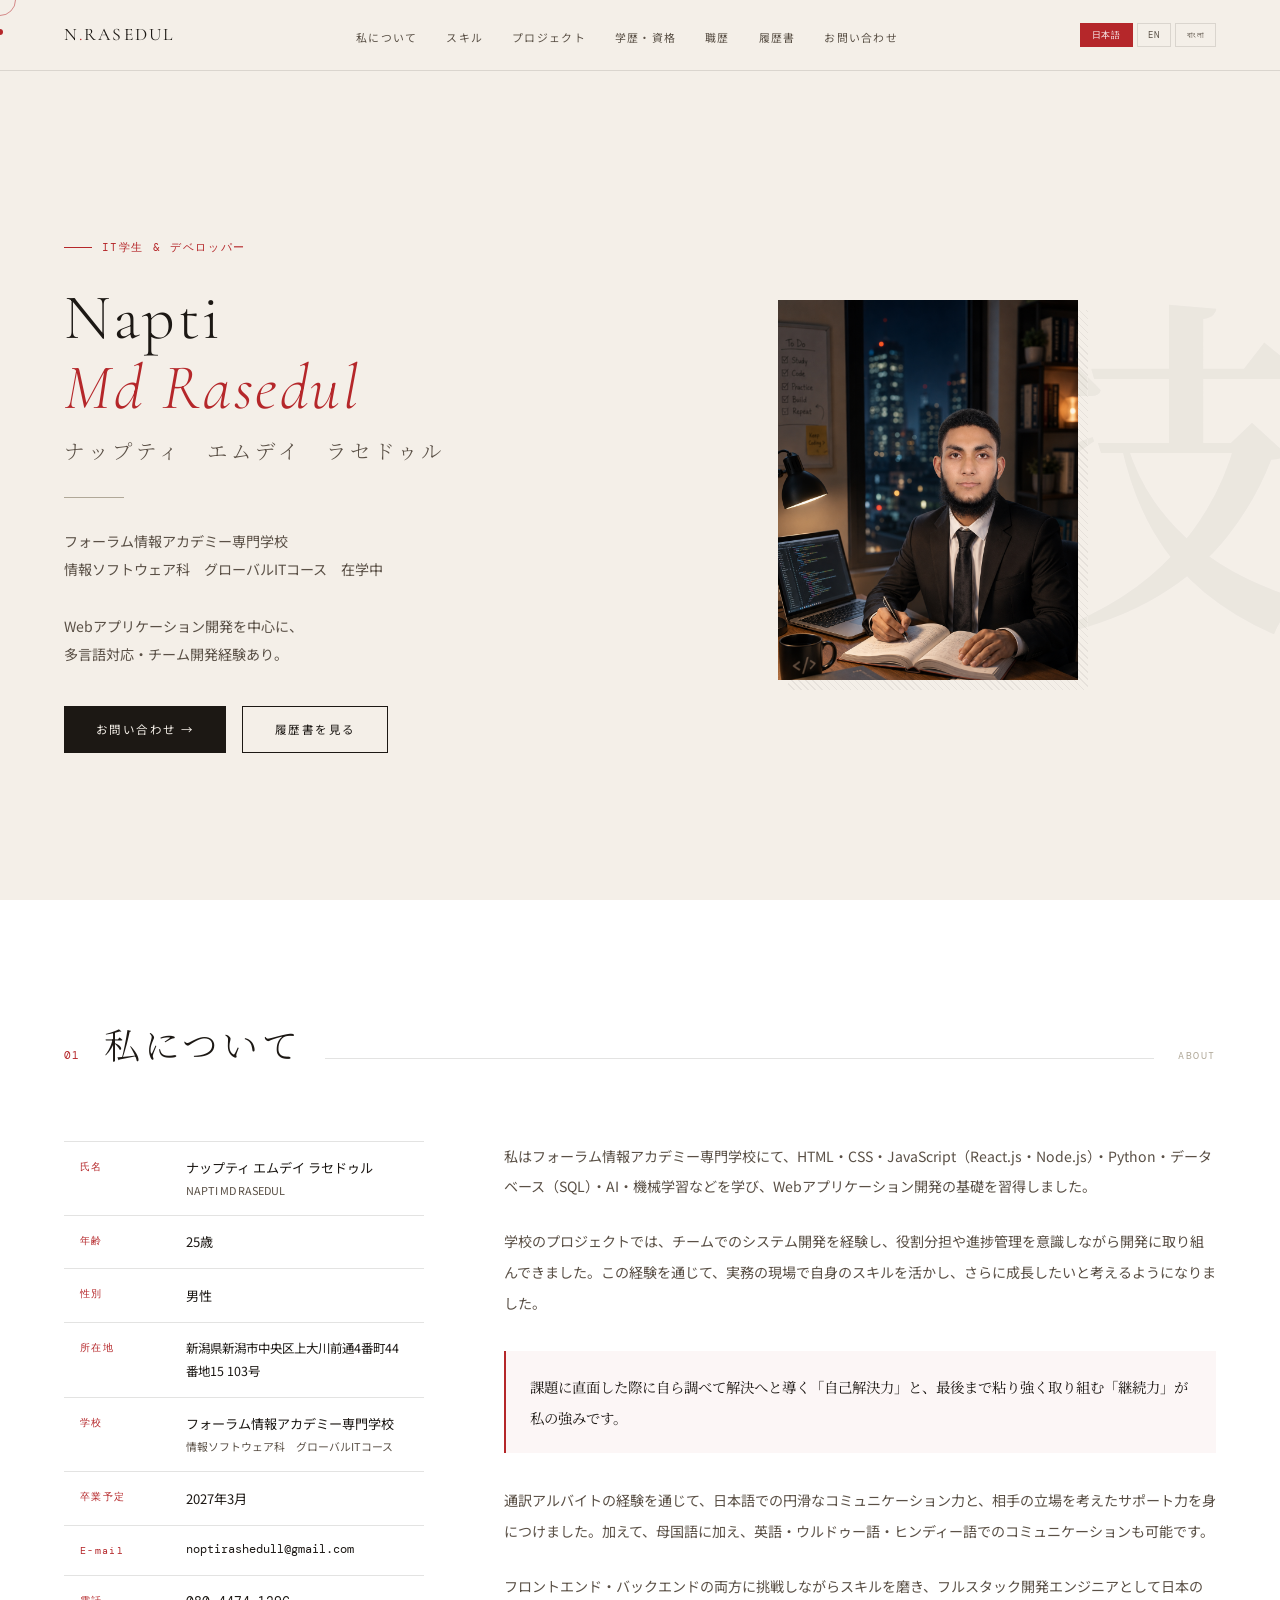
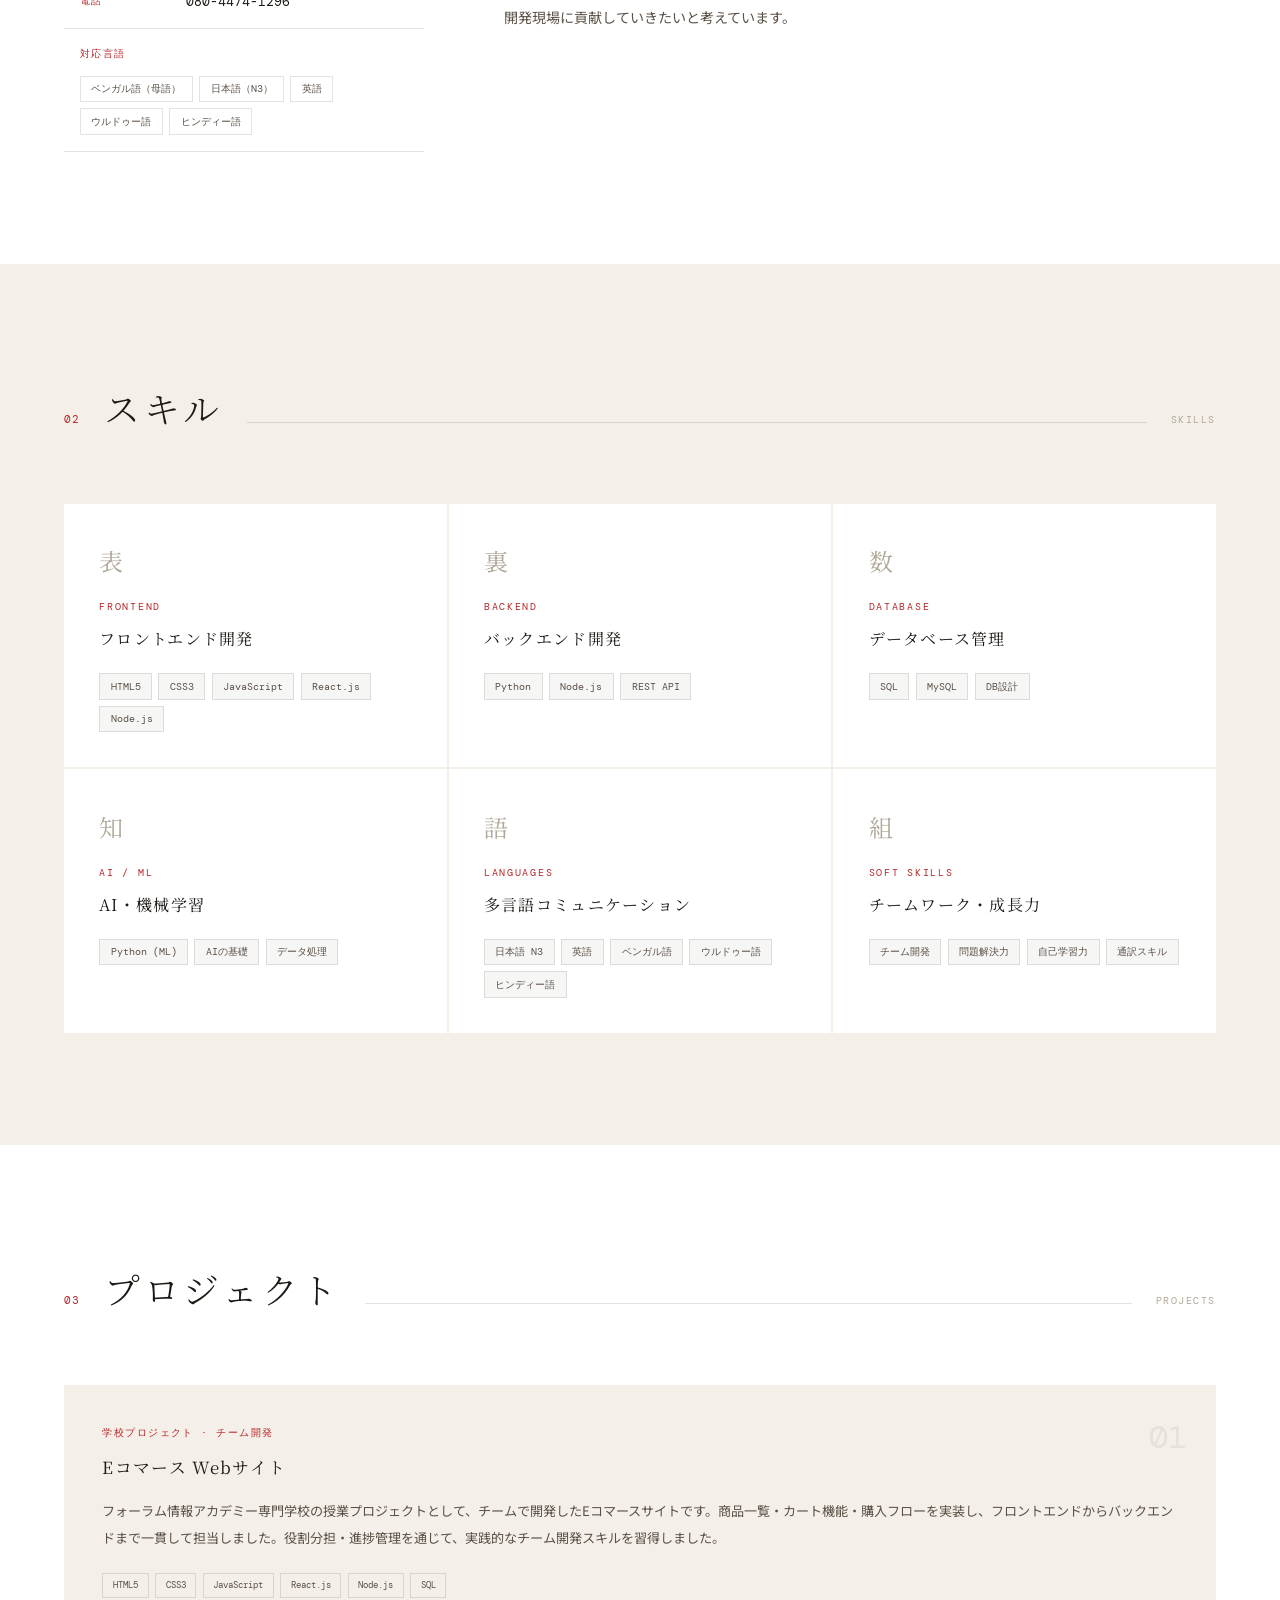
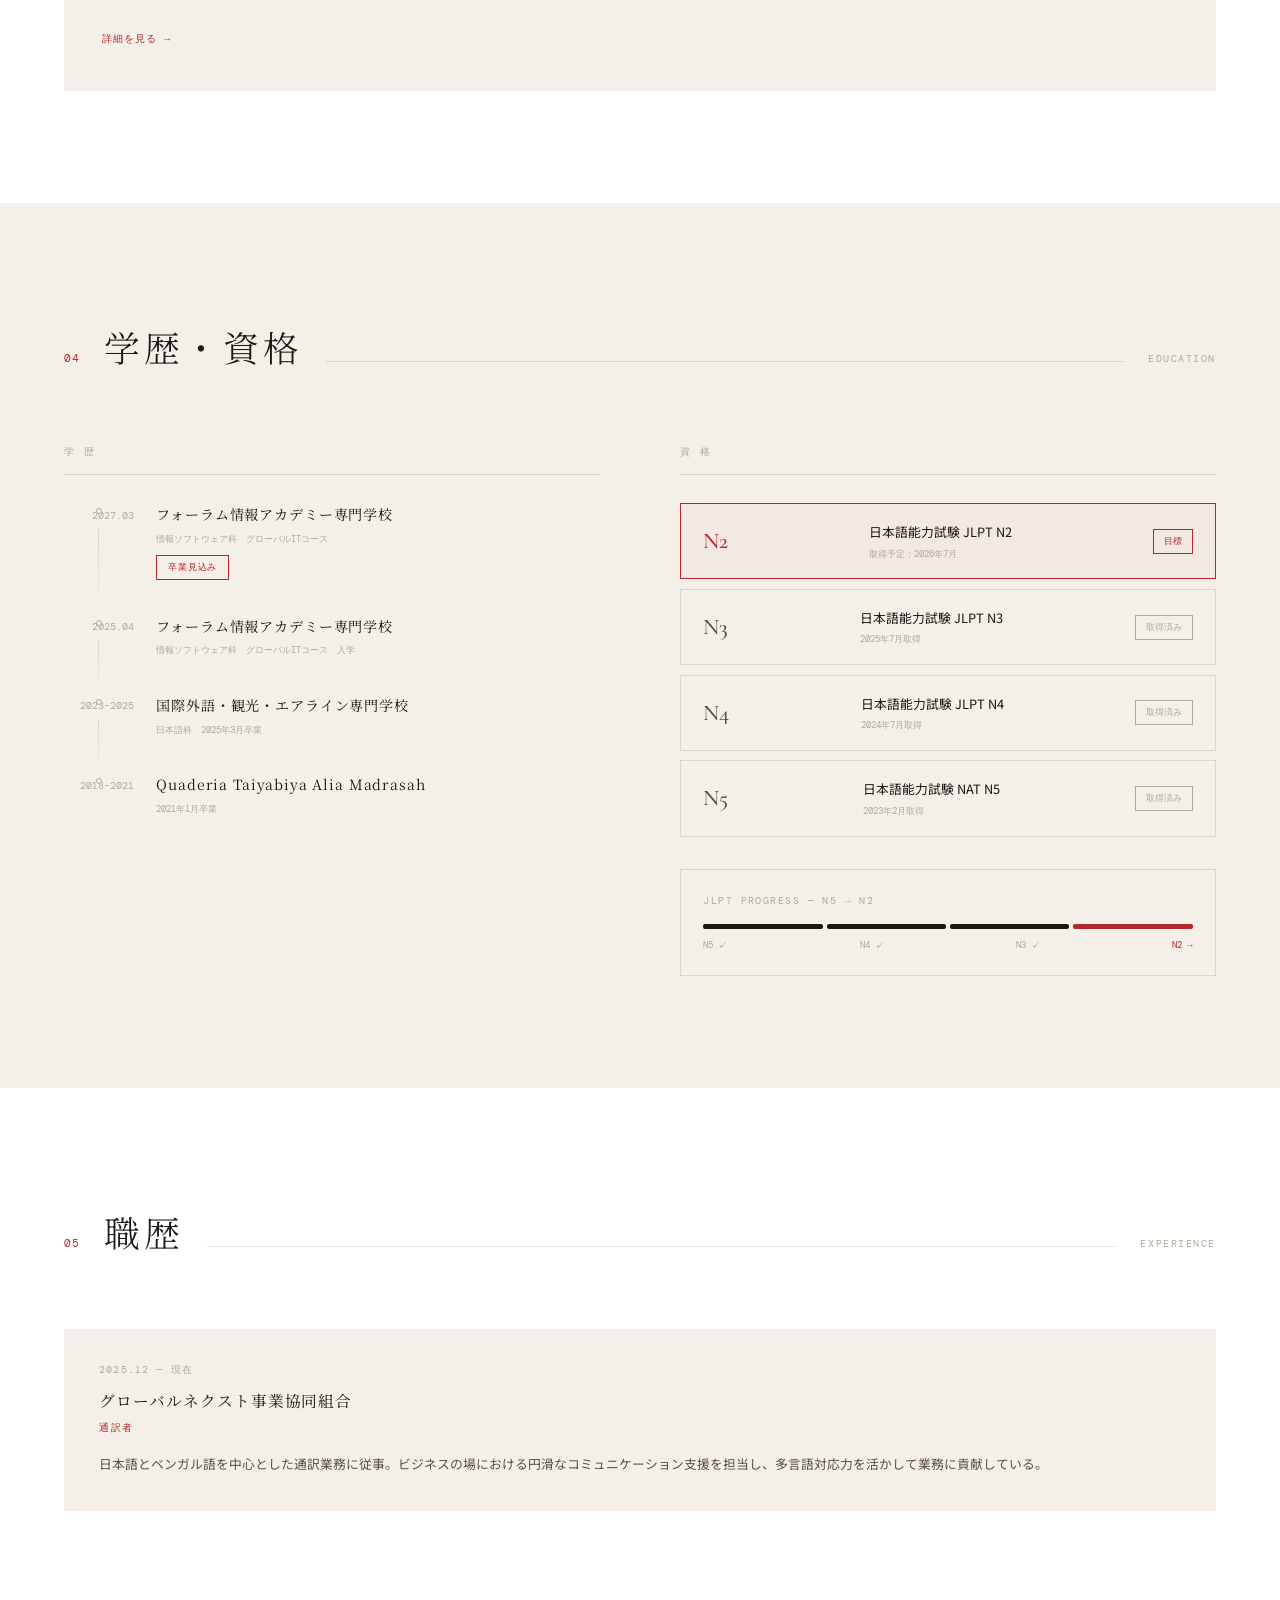
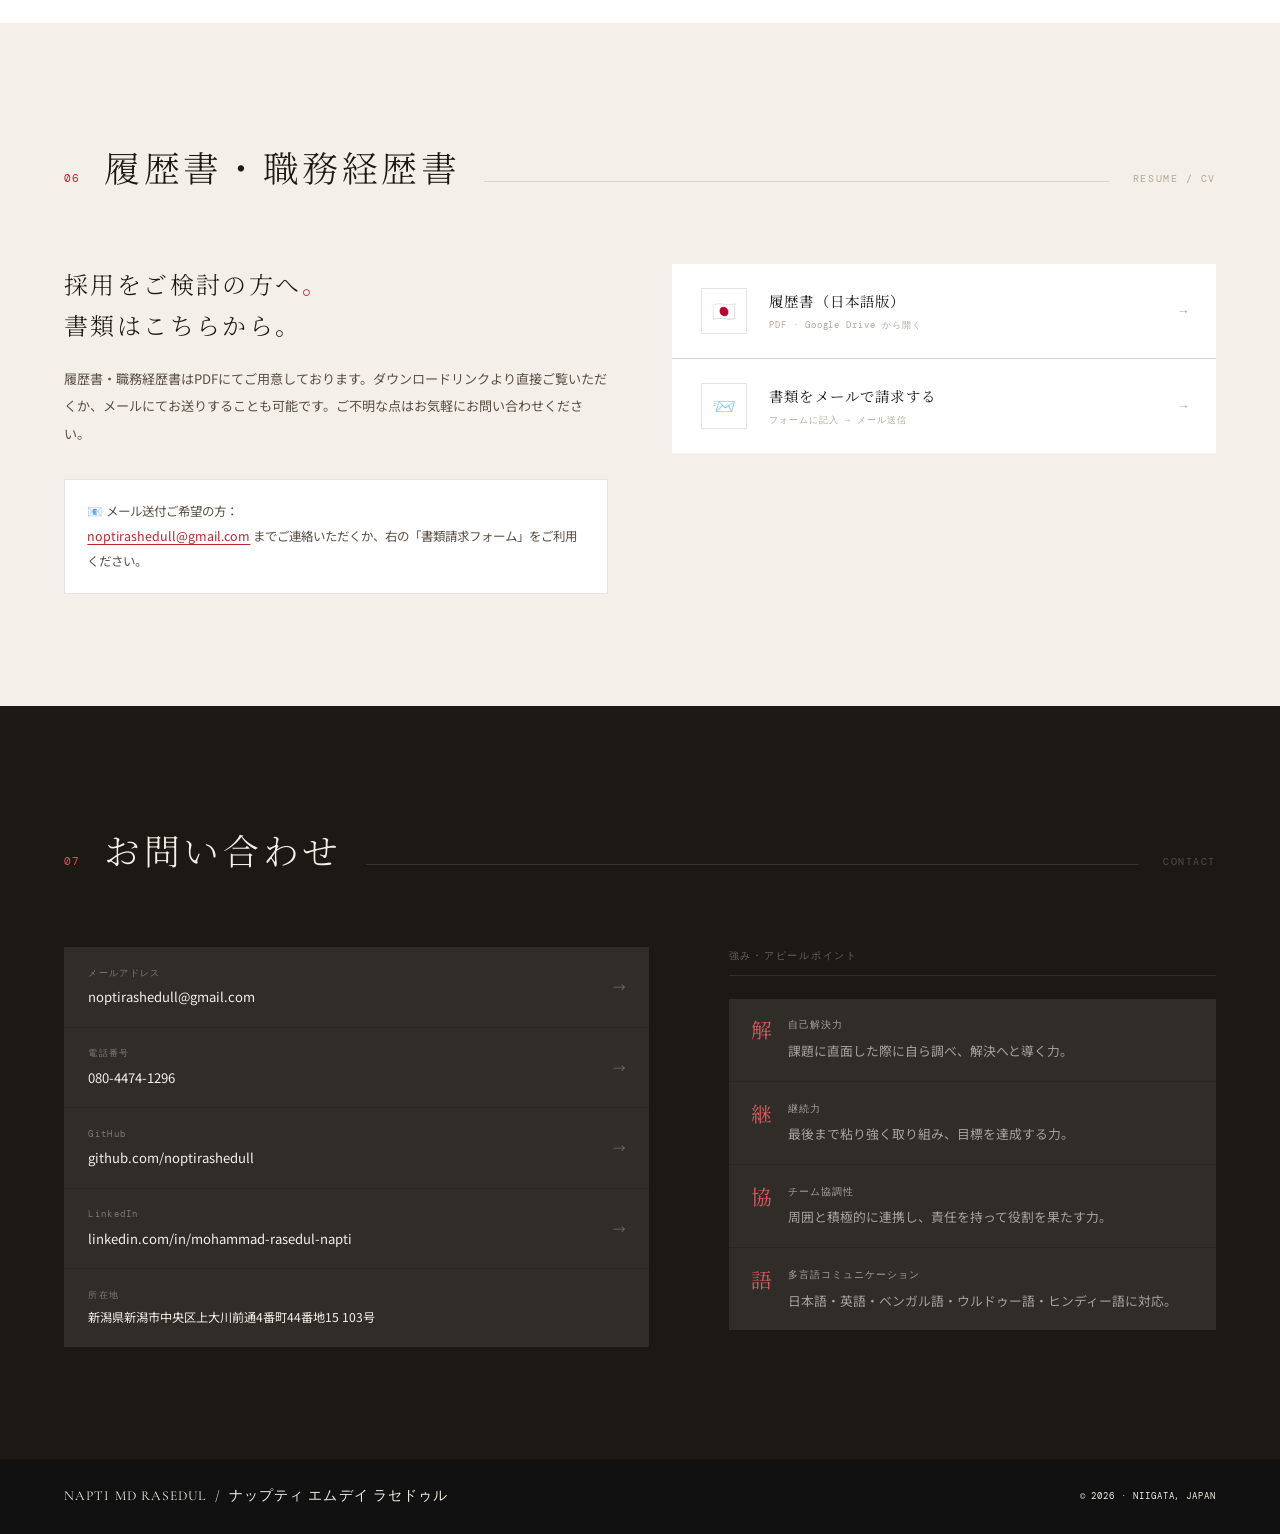
==== index.html @ c14c6c9b "Add files via upload" ====
<!DOCTYPE html>
<html lang="ja">
<head>
  <meta charset="UTF-8"/>
  <meta name="viewport" content="width=device-width, initial-scale=1.0"/>
  <title>ナップティ エムデイ ラセドゥル — ポートフォリオ</title>
  <link rel="preconnect" href="https://fonts.googleapis.com"/>
  <link rel="preconnect" href="https://fonts.gstatic.com" crossorigin/>
  <link href="https://fonts.googleapis.com/css2?family=Cormorant+Garamond:ital,wght@0,300;0,400;1,300;1,400&family=Noto+Sans+JP:wght@300;400;500&family=Noto+Serif+JP:wght@300;400;600&family=Noto+Sans+Bengali:wght@300;400;500&family=DM+Mono:wght@300;400&display=swap" rel="stylesheet"/>
  <link rel="stylesheet" href="style.css"/>
</head>
<body>

<div class="cursor" id="cursor">
  <div class="cursor-ring" id="cRing"></div>
  <div class="cursor-dot"  id="cDot"></div>
</div>

<nav id="nav">
  <a href="#hero" class="nav-logo">N<span>.</span>RASEDUL</a>
  <ul class="nav-links" id="navLinks">
    <li><a href="#about"      data-i18n="nav.about">私について</a></li>
    <li><a href="#skills"     data-i18n="nav.skills">スキル</a></li>
    <li><a href="#projects"   data-i18n="nav.projects">プロジェクト</a></li>
    <li><a href="#education"  data-i18n="nav.education">学歴・資格</a></li>
    <li><a href="#experience" data-i18n="nav.experience">職歴</a></li>
    <li><a href="#cv"         data-i18n="nav.cv">履歴書</a></li>
    <li><a href="#contact"    data-i18n="nav.contact">お問い合わせ</a></li>
  </ul>
  <div class="lang-sw">
    <button class="lang-btn active" onclick="setLang('ja')">日本語</button>
    <button class="lang-btn"        onclick="setLang('en')">EN</button>
    <button class="lang-btn"        onclick="setLang('bn')">বাংলা</button>
  </div>
</nav>

<section id="hero">
  <div class="hero-bg-kanji">技</div>
  <div class="hero-left">
    <div class="hero-tag" data-i18n="hero.tag">IT学生 &amp; デベロッパー</div>
    <h1 class="hero-name">Napti<br><em>Md Rasedul</em></h1>
    <div class="hero-sub">ナップティ　エムデイ　ラセドゥル</div>
    <div class="hero-div"></div>
    <p class="hero-desc" data-i18n="hero.desc">
      フォーラム情報アカデミー専門学校<br>
      情報ソフトウェア科　グローバルITコース　在学中<br><br>
      Webアプリケーション開発を中心に、<br>多言語対応・チーム開発経験あり。
    </p>
    <div class="hero-btns">
      <a href="#contact" class="btn-pri" data-i18n="hero.btn1">お問い合わせ →</a>
      <a href="#cv"      class="btn-out" data-i18n="hero.btn2">履歴書を見る</a>
    </div>
  </div>
  <div class="hero-right">
    <div class="photo-wrap">
      <div class="photo-frame"></div>
      <div class="photo-bg"></div>
      <div class="photo-inner">
        <img src="portfolio_photo.png" alt="Napti Md Rasedul"/>
      </div>
    </div>
  </div>

</section>

<section id="about">
  <div class="sec-hd reveal">
    <span class="sec-n">01</span>
    <h2 class="sec-t" data-i18n="about.title">私について</h2>
    <div class="sec-l"></div>
    <span class="sec-sub">ABOUT</span>
  </div>
  <div class="about-grid">
    <div class="reveal">
      <div class="info-list">
        <div class="info-row"><span class="i-key" data-i18n="about.k1">氏名</span><span class="i-val">ナップティ エムデイ ラセドゥル<small>NAPTI MD RASEDUL</small></span></div>
        <div class="info-row"><span class="i-key" data-i18n="about.k2">年齢</span><span class="i-val" data-i18n="about.age">25歳</span></div>
        <div class="info-row"><span class="i-key" data-i18n="about.k3">性別</span><span class="i-val" data-i18n="about.gender">男性</span></div>
        <div class="info-row"><span class="i-key" data-i18n="about.k4">所在地</span><span class="i-val" style="font-size:.78rem">新潟県新潟市中央区上大川前通4番町44番地15 103号</span></div>
        <div class="info-row"><span class="i-key" data-i18n="about.k5">学校</span><span class="i-val">フォーラム情報アカデミー専門学校<small data-i18n="about.course">情報ソフトウェア科　グローバルITコース</small></span></div>
        <div class="info-row"><span class="i-key" data-i18n="about.k6">卒業予定</span><span class="i-val">2027年3月</span></div>
        <div class="info-row"><span class="i-key">E-mail</span><span class="i-val" style="font-family:var(--mono);font-size:.72rem">noptirashedull@gmail.com</span></div>
        <div class="info-row"><span class="i-key" data-i18n="about.k7">電話</span><span class="i-val" style="font-family:var(--mono)">080-4474-1296</span></div>
      </div>
      <div class="lang-row">
        <div class="lang-k" data-i18n="about.langkey">対応言語</div>
        <span class="lang-chip" data-i18n="about.l1">ベンガル語（母語）</span>
        <span class="lang-chip" data-i18n="about.l2">日本語（N3）</span>
        <span class="lang-chip" data-i18n="about.l3">英語</span>
        <span class="lang-chip" data-i18n="about.l4">ウルドゥー語</span>
        <span class="lang-chip" data-i18n="about.l5">ヒンディー語</span>
      </div>
    </div>
    <div class="about-body reveal">
      <p data-i18n="about.p1">私はフォーラム情報アカデミー専門学校にて、HTML・CSS・JavaScript（React.js・Node.js）・Python・データベース（SQL）・AI・機械学習などを学び、Webアプリケーション開発の基礎を習得しました。</p>
      <p data-i18n="about.p2">学校のプロジェクトでは、チームでのシステム開発を経験し、役割分担や進捗管理を意識しながら開発に取り組んできました。この経験を通じて、実務の現場で自身のスキルを活かし、さらに成長したいと考えるようになりました。</p>
      <div class="about-quote">
        <p data-i18n="about.quote">課題に直面した際に自ら調べて解決へと導く「自己解決力」と、最後まで粘り強く取り組む「継続力」が私の強みです。</p>
      </div>
      <p data-i18n="about.p3">通訳アルバイトの経験を通じて、日本語での円滑なコミュニケーション力と、相手の立場を考えたサポート力を身につけました。加えて、母国語に加え、英語・ウルドゥー語・ヒンディー語でのコミュニケーションも可能です。</p>
      <p data-i18n="about.p4">フロントエンド・バックエンドの両方に挑戦しながらスキルを磨き、フルスタック開発エンジニアとして日本の開発現場に貢献していきたいと考えています。</p>
    </div>
  </div>
</section>

<section id="skills">
  <div class="sec-hd reveal">
    <span class="sec-n">02</span>
    <h2 class="sec-t" data-i18n="skills.title">スキル</h2>
    <div class="sec-l"></div>
    <span class="sec-sub">SKILLS</span>
  </div>
  <div class="skills-grid">
    <div class="sk-card reveal"><div class="sk-kanji">表</div><div class="sk-cat">FRONTEND</div><h3 data-i18n="sk1.name">フロントエンド開発</h3><div class="sk-tags"><span class="sk-tag">HTML5</span><span class="sk-tag">CSS3</span><span class="sk-tag">JavaScript</span><span class="sk-tag">React.js</span><span class="sk-tag">Node.js</span></div></div>
    <div class="sk-card reveal"><div class="sk-kanji">裏</div><div class="sk-cat">BACKEND</div><h3 data-i18n="sk2.name">バックエンド開発</h3><div class="sk-tags"><span class="sk-tag">Python</span><span class="sk-tag">Node.js</span><span class="sk-tag">REST API</span></div></div>
    <div class="sk-card reveal"><div class="sk-kanji">数</div><div class="sk-cat">DATABASE</div><h3 data-i18n="sk3.name">データベース管理</h3><div class="sk-tags"><span class="sk-tag">SQL</span><span class="sk-tag">MySQL</span><span class="sk-tag">DB設計</span></div></div>
    <div class="sk-card reveal"><div class="sk-kanji">知</div><div class="sk-cat">AI / ML</div><h3 data-i18n="sk4.name">AI・機械学習</h3><div class="sk-tags"><span class="sk-tag">Python (ML)</span><span class="sk-tag">AIの基礎</span><span class="sk-tag">データ処理</span></div></div>
    <div class="sk-card reveal"><div class="sk-kanji">語</div><div class="sk-cat">LANGUAGES</div><h3 data-i18n="sk5.name">多言語コミュニケーション</h3><div class="sk-tags"><span class="sk-tag">日本語 N3</span><span class="sk-tag">英語</span><span class="sk-tag">ベンガル語</span><span class="sk-tag">ウルドゥー語</span><span class="sk-tag">ヒンディー語</span></div></div>
    <div class="sk-card reveal"><div class="sk-kanji">組</div><div class="sk-cat">SOFT SKILLS</div><h3 data-i18n="sk6.name">チームワーク・成長力</h3><div class="sk-tags"><span class="sk-tag" data-i18n="sk6.t1">チーム開発</span><span class="sk-tag" data-i18n="sk6.t2">問題解決力</span><span class="sk-tag" data-i18n="sk6.t3">自己学習力</span><span class="sk-tag" data-i18n="sk6.t4">通訳スキル</span></div></div>
  </div>
</section>

<section id="projects">
  <div class="sec-hd reveal">
    <span class="sec-n">03</span>
    <h2 class="sec-t" data-i18n="proj.title">プロジェクト</h2>
    <div class="sec-l"></div>
    <span class="sec-sub">PROJECTS</span>
  </div>
  <div class="proj-grid">
    <div class="proj-card reveal">
      <div class="proj-num">01</div>
      <div class="proj-tag" data-i18n="proj1.tag">学校プロジェクト · チーム開発</div>
      <h3 data-i18n="proj1.title">Eコマース Webサイト</h3>
      <p class="proj-desc" data-i18n="proj1.desc">フォーラム情報アカデミー専門学校の授業プロジェクトとして、チームで開発したEコマースサイトです。商品一覧・カート機能・購入フローを実装し、フロントエンドからバックエンドまで一貫して担当しました。役割分担・進捗管理を通じて、実践的なチーム開発スキルを習得しました。</p>
      <div class="proj-techs">
        <span class="proj-tech">HTML5</span><span class="proj-tech">CSS3</span><span class="proj-tech">JavaScript</span><span class="proj-tech">React.js</span><span class="proj-tech">Node.js</span><span class="proj-tech">SQL</span>
      </div>
      <span class="proj-link" data-i18n="proj.viewmore">詳細を見る →</span>
    </div>
  </div>
</section>

<section id="education">
  <div class="sec-hd reveal">
    <span class="sec-n">04</span>
    <h2 class="sec-t" data-i18n="edu.title">学歴・資格</h2>
    <div class="sec-l"></div>
    <span class="sec-sub">EDUCATION</span>
  </div>
  <div class="edu-grid">
    <div class="reveal">
      <div class="sub-h" data-i18n="edu.sub1">学 歴</div>
      <div class="tl">
        <div class="tl-item"><div class="tl-y">2027.03</div><div class="tl-dot"></div><div><div class="tl-org">フォーラム情報アカデミー専門学校</div><div class="tl-sub" data-i18n="edu.course">情報ソフトウェア科　グローバルITコース</div><span class="tl-badge" data-i18n="edu.expected">卒業見込み</span></div></div>
        <div class="tl-item"><div class="tl-y">2025.04</div><div class="tl-dot"></div><div><div class="tl-org">フォーラム情報アカデミー専門学校</div><div class="tl-sub" data-i18n="edu.enrolled">情報ソフトウェア科　グローバルITコース　入学</div></div></div>
        <div class="tl-item"><div class="tl-y">2023–2025</div><div class="tl-dot"></div><div><div class="tl-org">国際外語・観光・エアライン専門学校</div><div class="tl-sub" data-i18n="edu.japanese">日本語科　2025年3月卒業</div></div></div>
        <div class="tl-item"><div class="tl-y">2018–2021</div><div class="tl-dot"></div><div><div class="tl-org">Quaderia Taiyabiya Alia Madrasah</div><div class="tl-sub" data-i18n="edu.madrasah">2021年1月卒業</div></div></div>
      </div>
    </div>
    <div class="reveal">
      <div class="sub-h" data-i18n="edu.sub2">資 格</div>
      <div class="cert-list">
        <div class="cert-card now"><div class="cert-lv red">N2</div><div><div class="cert-name">日本語能力試験 JLPT N2</div><div class="cert-yr" data-i18n="cert.n2yr">取得予定：2026年7月</div></div><span class="cert-badge plan" data-i18n="cert.plan">目標</span></div>
        <div class="cert-card"><div class="cert-lv">N3</div><div><div class="cert-name">日本語能力試験 JLPT N3</div><div class="cert-yr">2025年7月取得</div></div><span class="cert-badge done" data-i18n="cert.done">取得済み</span></div>
        <div class="cert-card"><div class="cert-lv">N4</div><div><div class="cert-name">日本語能力試験 JLPT N4</div><div class="cert-yr">2024年7月取得</div></div><span class="cert-badge done" data-i18n="cert.done2">取得済み</span></div>
        <div class="cert-card"><div class="cert-lv">N5</div><div><div class="cert-name">日本語能力試験 NAT N5</div><div class="cert-yr">2023年2月取得</div></div><span class="cert-badge done" data-i18n="cert.done3">取得済み</span></div>
      </div>
      <div class="jbar">
        <div class="jbar-lbl">JLPT PROGRESS — N5 → N2</div>
        <div class="jbar-tr"><div class="jbar-s"></div><div class="jbar-s"></div><div class="jbar-s"></div><div class="jbar-s p"></div></div>
        <div class="jbar-lb"><span>N5 ✓</span><span>N4 ✓</span><span>N3 ✓</span><span class="r">N2 →</span></div>
      </div>
    </div>
  </div>
</section>

<section id="experience">
  <div class="sec-hd reveal">
    <span class="sec-n">05</span>
    <h2 class="sec-t" data-i18n="exp.title">職歴</h2>
    <div class="sec-l"></div>
    <span class="sec-sub">EXPERIENCE</span>
  </div>
  <div class="exp-grid">
    <div class="exp-card reveal">
      <div class="exp-period">2025.12 — <span data-i18n="exp.present">現在</span></div>
      <div class="exp-co">グローバルネクスト事業協同組合</div>
      <div class="exp-role" data-i18n="exp1.role">通訳者</div>
      <div class="exp-desc" data-i18n="exp1.desc">日本語とベンガル語を中心とした通訳業務に従事。ビジネスの場における円滑なコミュニケーション支援を担当し、多言語対応力を活かして業務に貢献している。</div>
    </div>
  </div>
</section>

<section id="cv">
  <div class="sec-hd reveal">
    <span class="sec-n">06</span>
    <h2 class="sec-t" data-i18n="cv.title">履歴書・職務経歴書</h2>
    <div class="sec-l"></div>
    <span class="sec-sub">RESUME / CV</span>
  </div>
  <div class="cv-wrap">
    <div class="reveal">
      <p class="cv-intro" data-i18n="cv.heading">採用をご検討の方へ<span class="r">。</span><br>書類はこちらから。</p>
      <p class="cv-note" data-i18n="cv.note">履歴書・職務経歴書はPDFにてご用意しております。ダウンロードリンクより直接ご覧いただくか、メールにてお送りすることも可能です。ご不明な点はお気軽にお問い合わせください。</p>
      <div class="cv-info" data-i18n="cv.info">📧 メール送付ご希望の方：<br><a href="mailto:noptirashedull@gmail.com">noptirashedull@gmail.com</a> までご連絡いただくか、右の「書類請求フォーム」をご利用ください。</div>
    </div>
    <div class="reveal">
      <div class="cv-cards">
        <a href="https://drive.google.com/file/d/1z79UbunknXRVs3t4gjBlJLZww63NO5Ey/view?usp=drive_link" target="_blank" class="cv-card">
          <div class="cv-icon">🇯🇵</div>
          <div><div class="cv-t" data-i18n="cv.jp">履歴書（日本語版）</div><div class="cv-s">PDF · Google Drive から開く</div></div>
          <div class="cv-arr">→</div>
        </a>
        <div class="cv-card" id="reqBtn">
          <div class="cv-icon">📨</div>
          <div><div class="cv-t" data-i18n="cv.req">書類をメールで請求する</div><div class="cv-s" data-i18n="cv.reqsub">フォームに記入 → メール送信</div></div>
          <div class="cv-arr">→</div>
        </div>
      </div>
    </div>
  </div>
</section>

<section id="contact">
  <div class="sec-hd reveal">
    <span class="sec-n">07</span>
    <h2 class="sec-t" data-i18n="contact.title">お問い合わせ</h2>
    <div class="sec-l" style="background:rgba(244,239,232,.12)"></div>
    <span class="sec-sub" style="color:rgba(244,239,232,.25)">CONTACT</span>
  </div>
  <div class="ct-grid">
    <div class="reveal">
      <div class="ct-links">
        <a href="mailto:noptirashedull@gmail.com" class="ct-link"><div><div class="ct-lk" data-i18n="ct.email">メールアドレス</div><div class="ct-lv">noptirashedull@gmail.com</div></div><span class="ct-arr">→</span></a>
        <a href="tel:08044741296" class="ct-link"><div><div class="ct-lk" data-i18n="ct.phone">電話番号</div><div class="ct-lv">080-4474-1296</div></div><span class="ct-arr">→</span></a>
        <a href="https://github.com/noptirashedull" target="_blank" class="ct-link"><div><div class="ct-lk">GitHub</div><div class="ct-lv">github.com/noptirashedull</div></div><span class="ct-arr">→</span></a>
        <a href="https://www.linkedin.com/in/mohammad-rasedul-napti-a3483440a/" target="_blank" class="ct-link"><div><div class="ct-lk">LinkedIn</div><div class="ct-lv">linkedin.com/in/mohammad-rasedul-napti</div></div><span class="ct-arr">→</span></a>
        <div class="ct-link" style="cursor:default"><div><div class="ct-lk" data-i18n="ct.loc">所在地</div><div class="ct-lv" style="font-size:.76rem">新潟県新潟市中央区上大川前通4番町44番地15 103号</div></div></div>
      </div>
    </div>
    <div class="reveal">
      <div style="font-family:var(--mono);font-size:.6rem;letter-spacing:.18em;color:rgba(244,239,232,.35);margin-bottom:1.4rem;padding-bottom:.7rem;border-bottom:1px solid rgba(244,239,232,.1)" data-i18n="ct.str">強み・アピールポイント</div>
      <div class="str-list">
        <div class="str-item"><span class="str-k">解</span><div><div class="str-t" data-i18n="str1.t">自己解決力</div><div class="str-d" data-i18n="str1.d">課題に直面した際に自ら調べ、解決へと導く力。</div></div></div>
        <div class="str-item"><span class="str-k">継</span><div><div class="str-t" data-i18n="str2.t">継続力</div><div class="str-d" data-i18n="str2.d">最後まで粘り強く取り組み、目標を達成する力。</div></div></div>
        <div class="str-item"><span class="str-k">協</span><div><div class="str-t" data-i18n="str3.t">チーム協調性</div><div class="str-d" data-i18n="str3.d">周囲と積極的に連携し、責任を持って役割を果たす力。</div></div></div>
        <div class="str-item"><span class="str-k">語</span><div><div class="str-t" data-i18n="str4.t">多言語コミュニケーション</div><div class="str-d" data-i18n="str4.d">日本語・英語・ベンガル語・ウルドゥー語・ヒンディー語に対応。</div></div></div>
      </div>
    </div>
  </div>
</section>

<footer>
  <span class="ft-n">NAPTI MD RASEDUL &nbsp;/&nbsp; ナップティ エムデイ ラセドゥル</span>
  <span class="ft-c">© 2026 · NIIGATA, JAPAN</span>
</footer>

<div class="modal-ov" id="modalOv">
  <div class="modal-box">
    <button class="modal-close" id="modalClose">× <span data-i18n="modal.close">閉じる</span></button>
    <h3 data-i18n="modal.title">書類請求フォーム</h3>
    <p  data-i18n="modal.desc">以下にご記入いただきますと、メールにて履歴書・職務経歴書をお送りします。お気軽にご連絡ください。</p>
    <div class="modal-form">
      <input    type="text"  id="mName"  data-i18n-ph="modal.ph1" placeholder="お名前 / お会社名"/>
      <input    type="email" id="mEmail" data-i18n-ph="modal.ph2" placeholder="メールアドレス"/>
      <textarea              id="mMsg"   data-i18n-ph="modal.ph3" rows="3" placeholder="ご用件・ご質問など（任意）"></textarea>
      <button class="modal-submit" onclick="sendReq()" data-i18n="modal.send">送信する →</button>
    </div>
  </div>
</div>

<script src="script.js"></script>
</body>
</html>
---- style.css ----
/* ══════════════════════════════════════
   NAPTI MD RASEDUL — PORTFOLIO STYLES
   style.css
══════════════════════════════════════ */

/* ── VARIABLES ── */
:root {
  --paper:   #f4efe8;
  --ink:     #1c1814;
  --inkm:    #5a5046;
  --inkf:    #b0a898;
  --red:     #b5272a;
  --redd:    #d9595c;
  --line:    rgba(28,24,20,.12);
  --sjp:     'Noto Serif JP', serif;
  --snjp:    'Noto Sans JP', sans-serif;
  --sen:     'Cormorant Garamond', serif;
  --mono:    'DM Mono', monospace;
  --sbn:     'Noto Sans Bengali', sans-serif;
}

/* ── RESET ── */
*, *::before, *::after { box-sizing: border-box; margin: 0; padding: 0; }
html { scroll-behavior: smooth; font-size: 16px; }
body {
  background: var(--paper);
  color: var(--ink);
  font-family: var(--snjp);
  line-height: 1.8;
  overflow-x: hidden;
  cursor: none;
}
a { text-decoration: none; color: inherit; }

/* ── SCROLLBAR ── */
::-webkit-scrollbar { width: 3px; }
::-webkit-scrollbar-track { background: var(--paper); }
::-webkit-scrollbar-thumb { background: var(--inkf); }

/* ── CURSOR ── */
.cursor {
  position: fixed; top: 0; left: 0;
  z-index: 9999; pointer-events: none;
}
.cursor-dot {
  width: 6px; height: 6px;
  background: var(--red); border-radius: 50%;
  transform: translate(-50%, -50%);
}
.cursor-ring {
  width: 32px; height: 32px;
  border: 1px solid var(--red); border-radius: 50%;
  transform: translate(-50%, -50%);
  transition: width .3s, height .3s, opacity .3s;
  opacity: .5;
}

/* ── NAV ── */
nav {
  position: fixed; top: 0; left: 0; right: 0; z-index: 200;
  display: flex; align-items: center; justify-content: space-between;
  padding: 1.2rem 4rem;
  background: rgba(244,239,232,.93);
  backdrop-filter: blur(14px);
  border-bottom: 1px solid var(--line);
  transition: padding .4s;
  gap: 1rem;
}
nav.scrolled { padding: .8rem 4rem; }

.nav-logo {
  font-family: var(--sen); font-size: 1.1rem; font-weight: 400;
  letter-spacing: .12em; color: var(--ink); white-space: nowrap;
}
.nav-logo span { color: var(--red); }

.nav-links {
  display: flex; gap: 1.8rem;
  list-style: none; flex-wrap: wrap;
}
.nav-links a {
  font-size: .68rem; letter-spacing: .12em;
  color: var(--inkm); position: relative;
  transition: color .3s; white-space: nowrap;
}
.nav-links a::after {
  content: ''; position: absolute;
  bottom: -3px; left: 0; width: 0; height: 1px;
  background: var(--red); transition: width .35s;
}
.nav-links a:hover { color: var(--ink); }
.nav-links a:hover::after { width: 100%; }

/* ── LANGUAGE SWITCHER ── */
.lang-sw { display: flex; gap: 4px; flex-shrink: 0; }
.lang-btn {
  font-family: var(--mono); font-size: .58rem; letter-spacing: .1em;
  padding: .28rem .65rem;
  border: 1px solid var(--line);
  background: transparent; color: var(--inkm);
  cursor: pointer; transition: all .25s;
}
.lang-btn:hover,
.lang-btn.active { background: var(--red); color: #fff; border-color: var(--red); }

/* ── HERO ── */
#hero {
  min-height: 100vh;
  display: grid; grid-template-columns: 1fr 1fr;
  align-items: center;
  padding: 0 4rem; padding-top: 5rem;
  position: relative; overflow: hidden;
  /* Background image */
  background-image: url('photo.png');
  background-size: cover;
  background-position: center top;
  background-attachment: fixed;
}

/* Dark overlay so text stays readable */
#hero::after {
  content: '';
  position: absolute; inset: 0; z-index: 0;
  background: linear-gradient(
    105deg,
    rgba(244,239,232,.92) 0%,
    rgba(244,239,232,.88) 40%,
    rgba(244,239,232,.55) 65%,
    rgba(244,239,232,.15) 100%
  );
}

.hero-bg-kanji {
  position: absolute; right: -2rem; top: 50%;
  transform: translateY(-50%);
  font-family: var(--sjp);
  font-size: clamp(18rem, 28vw, 34rem);
  font-weight: 600; color: rgba(28,24,20,.04);
  line-height: 1; pointer-events: none; user-select: none;
  z-index: 1;
}
.hero-left { z-index: 2; }

.hero-tag {
  display: inline-flex; align-items: center; gap: .6rem;
  font-family: var(--mono); font-size: .68rem;
  letter-spacing: .15em; color: var(--red);
  margin-bottom: 1.6rem;
  opacity: 0; animation: fadeUp .8s .2s forwards;
}
.hero-tag::before {
  content: ''; display: block;
  width: 28px; height: 1px; background: var(--red);
}
.hero-name {
  font-family: var(--sen);
  font-size: clamp(2.8rem, 5vw, 5.2rem);
  font-weight: 300; line-height: 1.1; letter-spacing: .04em;
  color: var(--ink);
  opacity: 0; animation: fadeUp .9s .4s forwards;
}
.hero-name em { font-style: italic; color: var(--red); }

.hero-sub {
  font-family: var(--sjp);
  font-size: clamp(.95rem, 1.6vw, 1.3rem);
  font-weight: 300; color: var(--inkm); letter-spacing: .2em;
  margin-top: .5rem;
  opacity: 0; animation: fadeUp .9s .55s forwards;
}
.hero-div {
  width: 60px; height: 1px; background: var(--inkf);
  margin: 1.8rem 0;
  opacity: 0; animation: fadeUp .8s .65s forwards;
}
.hero-desc {
  font-size: .88rem; color: var(--inkm);
  max-width: 400px; line-height: 2;
  opacity: 0; animation: fadeUp .9s .75s forwards;
}
.hero-btns {
  display: flex; gap: 1rem; margin-top: 2.4rem;
  opacity: 0; animation: fadeUp .9s .9s forwards;
}

.btn-pri {
  display: inline-flex; align-items: center; gap: .5rem;
  padding: .75rem 2rem;
  background: var(--ink); color: var(--paper);
  font-size: .72rem; letter-spacing: .12em;
  transition: background .3s, transform .2s;
}
.btn-pri:hover { background: var(--red); transform: translateY(-2px); }

.btn-out {
  display: inline-flex; align-items: center; gap: .5rem;
  padding: .75rem 2rem;
  border: 1px solid var(--ink); color: var(--ink);
  font-size: .72rem; letter-spacing: .12em;
  transition: border-color .3s, color .3s, transform .2s;
}
.btn-out:hover { border-color: var(--red); color: var(--red); transform: translateY(-2px); }

.hero-right {
  display: flex; align-items: center; justify-content: center;
  z-index: 2; opacity: 0; animation: fadeIn 1.2s .6s forwards;
}
.photo-wrap { position: relative; width: 300px; height: 380px; }
.photo-frame {
  position: absolute; top: -10px; left: 10px;
  width: 100%; height: 100%; border: 1px solid rgba(244,239,232,.6);
}
.photo-bg {
  position: absolute; bottom: -10px; right: -10px;
  width: 100%; height: 100%;
  background: repeating-linear-gradient(
    45deg, transparent, transparent 4px,
    rgba(28,24,20,.06) 4px, rgba(28,24,20,.06) 5px
  );
}
.photo-inner {
  position: relative; z-index: 1;
  width: 100%; height: 100%;
  overflow: hidden;
}
.photo-inner img { width: 100%; height: 100%; object-fit: cover; object-position: center top; display: block; }
.photo-ph { font-size: 3.5rem; color: rgba(28,24,20,.2); }
.photo-pt {
  font-family: var(--mono); font-size: .58rem;
  letter-spacing: .18em; color: var(--inkf);
}
.hero-scroll {
  position: absolute; bottom: 2.5rem; left: 50%;
  transform: translateX(-50%);
  display: flex; flex-direction: column; align-items: center; gap: .5rem;
  font-family: var(--mono); font-size: .6rem;
  letter-spacing: .18em; color: var(--inkm);
  opacity: 0; animation: fadeIn 1s 1.4s forwards;
  z-index: 2;
}
.hero-scroll-line {
  width: 1px; height: 40px;
  background: linear-gradient(to bottom, var(--inkf), transparent);
  animation: scrollP 2s 1.6s infinite;
}

/* ── SECTION BASE ── */
section { padding: 7rem 4rem; }
.sec-hd {
  display: flex; align-items: baseline;
  gap: 1.5rem; margin-bottom: 4rem;
}
.sec-n { font-family: var(--mono); font-size: .68rem; color: var(--red); letter-spacing: .1em; }
.sec-t {
  font-family: var(--sjp);
  font-size: clamp(1.6rem, 2.8vw, 2.4rem);
  font-weight: 300; letter-spacing: .1em;
}
.sec-l { flex: 1; height: 1px; background: var(--line); }
.sec-sub {
  font-family: var(--mono); font-size: .65rem;
  color: var(--inkf); letter-spacing: .15em; margin-left: auto;
}

/* ── ABOUT ── */
#about { background: #fff; }
.about-grid { display: grid; grid-template-columns: 360px 1fr; gap: 5rem; }
.info-list { display: flex; flex-direction: column; }
.info-row {
  display: grid; grid-template-columns: 90px 1fr; gap: 1rem;
  padding: .9rem 1rem; border-bottom: 1px solid var(--line);
  transition: background .2s;
}
.info-row:first-child { border-top: 1px solid var(--line); }
.info-row:hover { background: rgba(28,24,20,.025); }
.i-key {
  font-family: var(--mono); font-size: .6rem;
  letter-spacing: .14em; color: var(--red); padding-top: .1rem;
}
.i-val { font-size: .82rem; color: var(--ink); line-height: 1.8; }
.i-val small { display: block; font-size: .68rem; color: var(--inkm); margin-top: .1rem; }

.lang-row {
  display: flex; flex-wrap: wrap; gap: .4rem;
  padding: 1rem 1rem; border-bottom: 1px solid var(--line);
}
.lang-k {
  font-family: var(--mono); font-size: .6rem;
  letter-spacing: .14em; color: var(--red);
  width: 100%; margin-bottom: .4rem;
}
.lang-chip {
  font-family: var(--mono); font-size: .6rem;
  padding: .22rem .65rem; border: 1px solid var(--line); color: var(--inkm);
  transition: border-color .2s, color .2s;
}
.lang-chip:hover { border-color: var(--red); color: var(--red); }

.about-body p { font-size: .88rem; color: var(--inkm); line-height: 2.2; margin-bottom: 1.5rem; }
.about-body p:last-child { margin-bottom: 0; }
.about-quote {
  margin: 2rem 0; padding: 1.2rem 1.5rem;
  border-left: 2px solid var(--red);
  background: rgba(181,39,42,.04);
}
.about-quote p {
  font-family: var(--sjp); font-size: .9rem;
  color: var(--ink); margin: 0; line-height: 2.2;
}

/* Bengali / English font helpers */
.bn-text { font-family: var(--sbn); }
.en-text { font-family: var(--sen); font-size: 1.1em; }

/* ── SKILLS ── */
#skills { background: var(--paper); }
.skills-grid { display: grid; grid-template-columns: repeat(3,1fr); gap: 2px; }
.sk-card {
  background: #fff; padding: 2.2rem;
  position: relative; overflow: hidden; transition: transform .35s;
}
.sk-card:hover { transform: translateY(-4px); }
.sk-card::before {
  content: ''; position: absolute; top: 0; left: 0;
  width: 3px; height: 0; background: var(--red); transition: height .4s;
}
.sk-card:hover::before { height: 100%; }
.sk-kanji { font-family: var(--sjp); font-size: 1.5rem; color: var(--inkf); margin-bottom: 1rem; }
.sk-cat { font-family: var(--mono); font-size: .6rem; letter-spacing: .18em; color: var(--red); margin-bottom: .6rem; }
.sk-card h3 { font-family: var(--sjp); font-size: 1rem; font-weight: 400; letter-spacing: .08em; margin-bottom: 1.2rem; }
.sk-tags { display: flex; flex-wrap: wrap; gap: .4rem; }
.sk-tag {
  font-family: var(--mono); font-size: .6rem;
  padding: .22rem .65rem;
  background: rgba(28,24,20,.04); border: 1px solid var(--line); color: var(--inkm);
}

/* ── PROJECTS ── */
#projects { background: #fff; }
.proj-grid { display: grid; grid-template-columns: repeat(auto-fit,minmax(320px,1fr)); gap: 2px; }
.proj-card {
  background: var(--paper); padding: 2.4rem;
  position: relative; overflow: hidden;
  border-bottom: 3px solid transparent;
  transition: border-color .35s, transform .3s;
}
.proj-card:hover { border-color: var(--red); transform: translateY(-4px); }
.proj-num {
  font-family: var(--mono); font-size: 2rem; font-weight: 400;
  color: rgba(28,24,20,.06);
  position: absolute; top: 1.5rem; right: 1.8rem;
}
.proj-tag { font-family: var(--mono); font-size: .6rem; letter-spacing: .15em; color: var(--red); margin-bottom: .7rem; }
.proj-card h3 { font-family: var(--sjp); font-size: 1.05rem; font-weight: 400; letter-spacing: .08em; margin-bottom: 1rem; }
.proj-desc { font-size: .82rem; color: var(--inkm); line-height: 2; margin-bottom: 1.4rem; }
.proj-techs { display: flex; flex-wrap: wrap; gap: .4rem; margin-bottom: 1.4rem; }
.proj-tech {
  font-family: var(--mono); font-size: .58rem;
  padding: .2rem .6rem; border: 1px solid var(--line); color: var(--inkm);
}
.proj-link {
  display: inline-flex; align-items: center; gap: .4rem;
  font-family: var(--mono); font-size: .62rem;
  letter-spacing: .1em; color: var(--red); transition: gap .2s;
}
.proj-link:hover { gap: .7rem; }

/* ── EDUCATION ── */
#education { background: var(--paper); }
.edu-grid { display: grid; grid-template-columns: 1fr 1fr; gap: 5rem; }
.sub-h {
  font-family: var(--mono); font-size: .6rem; letter-spacing: .2em;
  color: var(--inkf); margin-bottom: 1.8rem;
  padding-bottom: .8rem; border-bottom: 1px solid var(--line);
}

/* Timeline */
.tl { display: flex; flex-direction: column; }
.tl-item {
  display: grid; grid-template-columns: 70px 1fr;
  gap: 1.4rem; position: relative; padding-bottom: 2.2rem;
}
.tl-item:not(:last-child)::after {
  content: ''; position: absolute;
  left: 34px; top: 26px; bottom: 0; width: 1px;
  background: linear-gradient(to bottom, var(--line), transparent);
}
.tl-y {
  font-family: var(--mono); font-size: .6rem;
  color: var(--inkf); text-align: right; padding-top: .2rem;
}
.tl-dot {
  position: absolute; left: 32px; top: .3rem;
  width: 6px; height: 6px; border-radius: 50%;
  border: 1.5px solid var(--inkf); background: var(--paper);
  transition: border-color .3s, background .3s;
}
.tl-item:hover .tl-dot { border-color: var(--red); background: var(--red); }
.tl-org {
  font-family: var(--sjp); font-size: .88rem; font-weight: 400;
  color: var(--ink); line-height: 1.6; letter-spacing: .06em;
}
.tl-sub { font-family: var(--mono); font-size: .58rem; color: var(--inkf); margin-top: .3rem; }
.tl-badge {
  display: inline-block; margin-top: .5rem;
  padding: .18rem .65rem; border: 1px solid var(--red);
  font-family: var(--mono); font-size: .58rem;
  color: var(--red); letter-spacing: .1em;
  animation: pb 2s infinite;
}

/* Certifications */
.cert-list { display: flex; flex-direction: column; gap: .6rem; }
.cert-card {
  display: flex; align-items: center; justify-content: space-between;
  padding: 1rem 1.4rem; border: 1px solid var(--line);
  transition: border-color .3s, transform .25s;
}
.cert-card:hover { border-color: var(--inkf); transform: translateX(5px); }
.cert-card.now { border-color: var(--red); background: rgba(181,39,42,.03); }
.cert-lv { font-family: var(--sen); font-size: 1.4rem; font-weight: 500; color: var(--inkm); }
.cert-lv.red { color: var(--red); }
.cert-name { font-size: .8rem; color: var(--ink); }
.cert-yr { font-family: var(--mono); font-size: .58rem; color: var(--inkf); margin-top: .15rem; }
.cert-badge { font-family: var(--mono); font-size: .58rem; padding: .2rem .6rem; border: 1px solid; }
.cert-badge.done { border-color: var(--inkf); color: var(--inkf); }
.cert-badge.plan { border-color: var(--red); color: var(--red); }

/* JLPT Progress Bar */
.jbar { margin-top: 2rem; padding: 1.4rem; border: 1px solid var(--line); }
.jbar-lbl {
  font-family: var(--mono); font-size: .6rem;
  letter-spacing: .15em; color: var(--inkf); margin-bottom: .9rem;
}
.jbar-tr { display: flex; gap: 4px; }
.jbar-s { flex: 1; height: 5px; background: var(--ink); border-radius: 2px; }
.jbar-s.p { background: var(--red); animation: jp 1.8s infinite; }
.jbar-lb {
  display: flex; justify-content: space-between; margin-top: .5rem;
  font-family: var(--mono); font-size: .56rem; color: var(--inkf);
}
.jbar-lb .r { color: var(--red); }

/* ── EXPERIENCE ── */
#experience { background: #fff; }
.exp-grid { display: grid; grid-template-columns: repeat(auto-fit,minmax(300px,1fr)); gap: 2px; }
.exp-card {
  background: var(--paper); padding: 2rem 2.2rem;
  border-bottom: 3px solid transparent;
  transition: border-color .3s, transform .3s;
}
.exp-card:hover { border-color: var(--red); transform: translateY(-3px); }
.exp-period { font-family: var(--mono); font-size: .6rem; color: var(--inkf); letter-spacing: .12em; margin-bottom: .5rem; }
.exp-co { font-family: var(--sjp); font-size: .98rem; font-weight: 400; color: var(--ink); letter-spacing: .06em; margin-bottom: .3rem; }
.exp-role { font-family: var(--mono); font-size: .6rem; color: var(--red); letter-spacing: .14em; margin-bottom: .9rem; }
.exp-desc { font-size: .8rem; color: var(--inkm); line-height: 2; }

/* ── CV ── */
#cv { background: var(--paper); }
.cv-wrap { display: grid; grid-template-columns: 1fr 1fr; gap: 4rem; }
.cv-intro {
  font-family: var(--sjp); font-size: 1.5rem; font-weight: 300;
  letter-spacing: .1em; line-height: 1.7; color: var(--ink); margin-bottom: 1.2rem;
}
.cv-intro .r { color: var(--red); }
.cv-note { font-size: .82rem; color: var(--inkm); line-height: 2.1; margin-bottom: 2rem; }
.cv-info {
  padding: 1.2rem 1.4rem; border: 1px solid var(--line);
  background: #fff; font-size: .78rem; color: var(--inkm); line-height: 2;
}
.cv-info a { color: var(--red); text-decoration: underline; text-underline-offset: 3px; }

.cv-cards { display: flex; flex-direction: column; gap: 1px; background: var(--line); }
.cv-card {
  background: #fff; padding: 1.5rem 1.8rem;
  display: flex; align-items: center; gap: 1.4rem;
  transition: background .3s; cursor: pointer;
}
.cv-card:hover { background: var(--paper); }
.cv-icon {
  width: 46px; height: 46px; flex-shrink: 0;
  border: 1px solid var(--line);
  display: flex; align-items: center; justify-content: center;
  font-size: 1.2rem; transition: border-color .3s;
}
.cv-card:hover .cv-icon { border-color: var(--red); }
.cv-t { font-family: var(--sjp); font-size: .9rem; font-weight: 400; letter-spacing: .08em; color: var(--ink); margin-bottom: .2rem; }
.cv-s { font-family: var(--mono); font-size: .58rem; color: var(--inkf); letter-spacing: .1em; }
.cv-arr { margin-left: auto; font-family: var(--mono); font-size: .8rem; color: var(--inkf); transition: color .3s, transform .3s; }
.cv-card:hover .cv-arr { color: var(--red); transform: translateX(4px); }

/* ── CONTACT ── */
#contact { background: var(--ink); color: var(--paper); }
#contact .sec-t { color: var(--paper); }
#contact .sec-n { color: var(--redd); }
.ct-grid { display: grid; grid-template-columns: 1.2fr 1fr; gap: 5rem; }
.ct-heading {
  font-family: var(--sen);
  font-size: clamp(1.6rem, 2.8vw, 2.4rem);
  font-weight: 300; font-style: italic;
  color: var(--paper); line-height: 1.5; margin-bottom: 2rem;
}
.ct-heading em { font-style: normal; color: var(--redd); }

.ct-links { display: flex; flex-direction: column; gap: 1px; background: rgba(255,255,255,.06); }
.ct-link {
  display: flex; align-items: center; justify-content: space-between;
  padding: 1.1rem 1.4rem; background: rgba(255,255,255,.03);
  border-left: 2px solid transparent;
  transition: background .3s, padding-left .3s, border-left-color .3s;
}
.ct-link:hover { background: rgba(255,255,255,.07); padding-left: 2rem; border-left-color: var(--redd); }
.ct-lk { font-family: var(--mono); font-size: .58rem; letter-spacing: .14em; color: rgba(244,239,232,.4); margin-bottom: .25rem; }
.ct-lv { font-size: .82rem; color: var(--paper); }
.ct-arr { color: rgba(244,239,232,.3); font-size: .8rem; }

.str-list { display: flex; flex-direction: column; gap: 1px; background: rgba(255,255,255,.06); }
.str-item {
  background: rgba(255,255,255,.03); padding: 1.1rem 1.4rem;
  display: flex; gap: 1rem; align-items: flex-start; transition: background .3s;
}
.str-item:hover { background: rgba(255,255,255,.07); }
.str-k { font-family: var(--sjp); font-size: 1.3rem; color: var(--redd); flex-shrink: 0; line-height: 1.3; }
.str-t { font-family: var(--mono); font-size: .62rem; letter-spacing: .1em; color: rgba(244,239,232,.6); margin-bottom: .3rem; }
.str-d { font-size: .8rem; color: rgba(244,239,232,.6); line-height: 1.9; }

/* ── FOOTER ── */
footer {
  background: #111; padding: 1.6rem 4rem;
  display: flex; align-items: center; justify-content: space-between;
}
.ft-n { font-family: var(--sen); font-size: .85rem; color: rgb(244, 239, 232); letter-spacing: .08em; }
.ft-c { font-family: var(--mono); font-size: .58rem; color: rgb(244, 239, 232); letter-spacing: .1em; }

/* ── MODAL ── */
.modal-ov {
  position: fixed; inset: 0; z-index: 500;
  background: rgba(28,24,20,.85); backdrop-filter: blur(8px);
  display: flex; align-items: center; justify-content: center;
  opacity: 0; pointer-events: none; transition: opacity .3s;
}
.modal-ov.open { opacity: 1; pointer-events: all; }
.modal-box {
  background: var(--paper); border: 1px solid var(--line);
  padding: 2.8rem; max-width: 460px; width: 90%;
  position: relative; transform: translateY(20px); transition: transform .3s;
}
.modal-ov.open .modal-box { transform: translateY(0); }
.modal-close {
  position: absolute; top: 1.2rem; right: 1.4rem;
  font-family: var(--mono); font-size: .68rem;
  color: var(--inkf); background: none; border: none;
  cursor: pointer; transition: color .2s;
}
.modal-close:hover { color: var(--ink); }
.modal-box h3 {
  font-family: var(--sjp); font-size: 1.1rem; font-weight: 400;
  color: var(--ink); letter-spacing: .1em; margin-bottom: .6rem;
}
.modal-box p { font-size: .78rem; color: var(--inkm); line-height: 2; margin-bottom: 1.6rem; }
.modal-form { display: flex; flex-direction: column; gap: .8rem; }
.modal-form input,
.modal-form textarea {
  background: #fff; border: 1px solid var(--line);
  padding: .75rem 1rem; color: var(--ink);
  font-family: var(--mono); font-size: .7rem;
  outline: none; transition: border-color .2s; resize: none;
}
.modal-form input:focus,
.modal-form textarea:focus { border-color: var(--red); }
.modal-form input::placeholder,
.modal-form textarea::placeholder { color: var(--inkf); }
.modal-submit {
  padding: .8rem; background: var(--ink); color: var(--paper);
  font-family: var(--mono); font-size: .68rem;
  letter-spacing: .12em; border: none; cursor: pointer; transition: background .3s;
}
.modal-submit:hover { background: var(--red); }

/* ── ANIMATIONS ── */
@keyframes fadeUp {
  from { opacity: 0; transform: translateY(22px); }
  to   { opacity: 1; transform: translateY(0); }
}
@keyframes fadeIn {
  from { opacity: 0; }
  to   { opacity: 1; }
}
@keyframes scrollP {
  0%, 100% { opacity: .4; }
  50%       { opacity: 1; }
}
@keyframes pb {
  0%, 100% { opacity: 1; }
  50%       { opacity: .5; }
}
@keyframes jp {
  0%, 100% { opacity: 1; }
  50%       { opacity: .35; }
}
@keyframes pulse {
  0%, 100% { opacity: 1; }
  50%       { opacity: .35; }
}

.reveal {
  opacity: 0; transform: translateY(24px);
  transition: opacity .75s, transform .75s;
}
.reveal.vis { opacity: 1; transform: translateY(0); }

/* ── RESPONSIVE ── */
@media (max-width: 1000px) {
  nav { padding: 1rem 1.5rem; }
  nav.scrolled { padding: .7rem 1.5rem; }
  .nav-links { gap: 1rem; display: none; }
  #hero { grid-template-columns: 1fr; padding: 6rem 2rem 4rem; }
  .hero-right { display: none; }
  section { padding: 5rem 2rem; }
  .about-grid { grid-template-columns: 1fr; gap: 3rem; }
  .skills-grid { grid-template-columns: 1fr 1fr; }
  .edu-grid { grid-template-columns: 1fr; gap: 3rem; }
  .cv-wrap { grid-template-columns: 1fr; gap: 2.5rem; }
  .ct-grid { grid-template-columns: 1fr; gap: 3rem; }
  footer { flex-direction: column; gap: .5rem; text-align: center; padding: 1.4rem 2rem; }
}
@media (max-width: 600px) {
  .skills-grid { grid-template-columns: 1fr; }
  .proj-grid { grid-template-columns: 1fr; }
  .exp-grid { grid-template-columns: 1fr; }
  .lang-sw .lang-btn { padding: .25rem .5rem; }
}
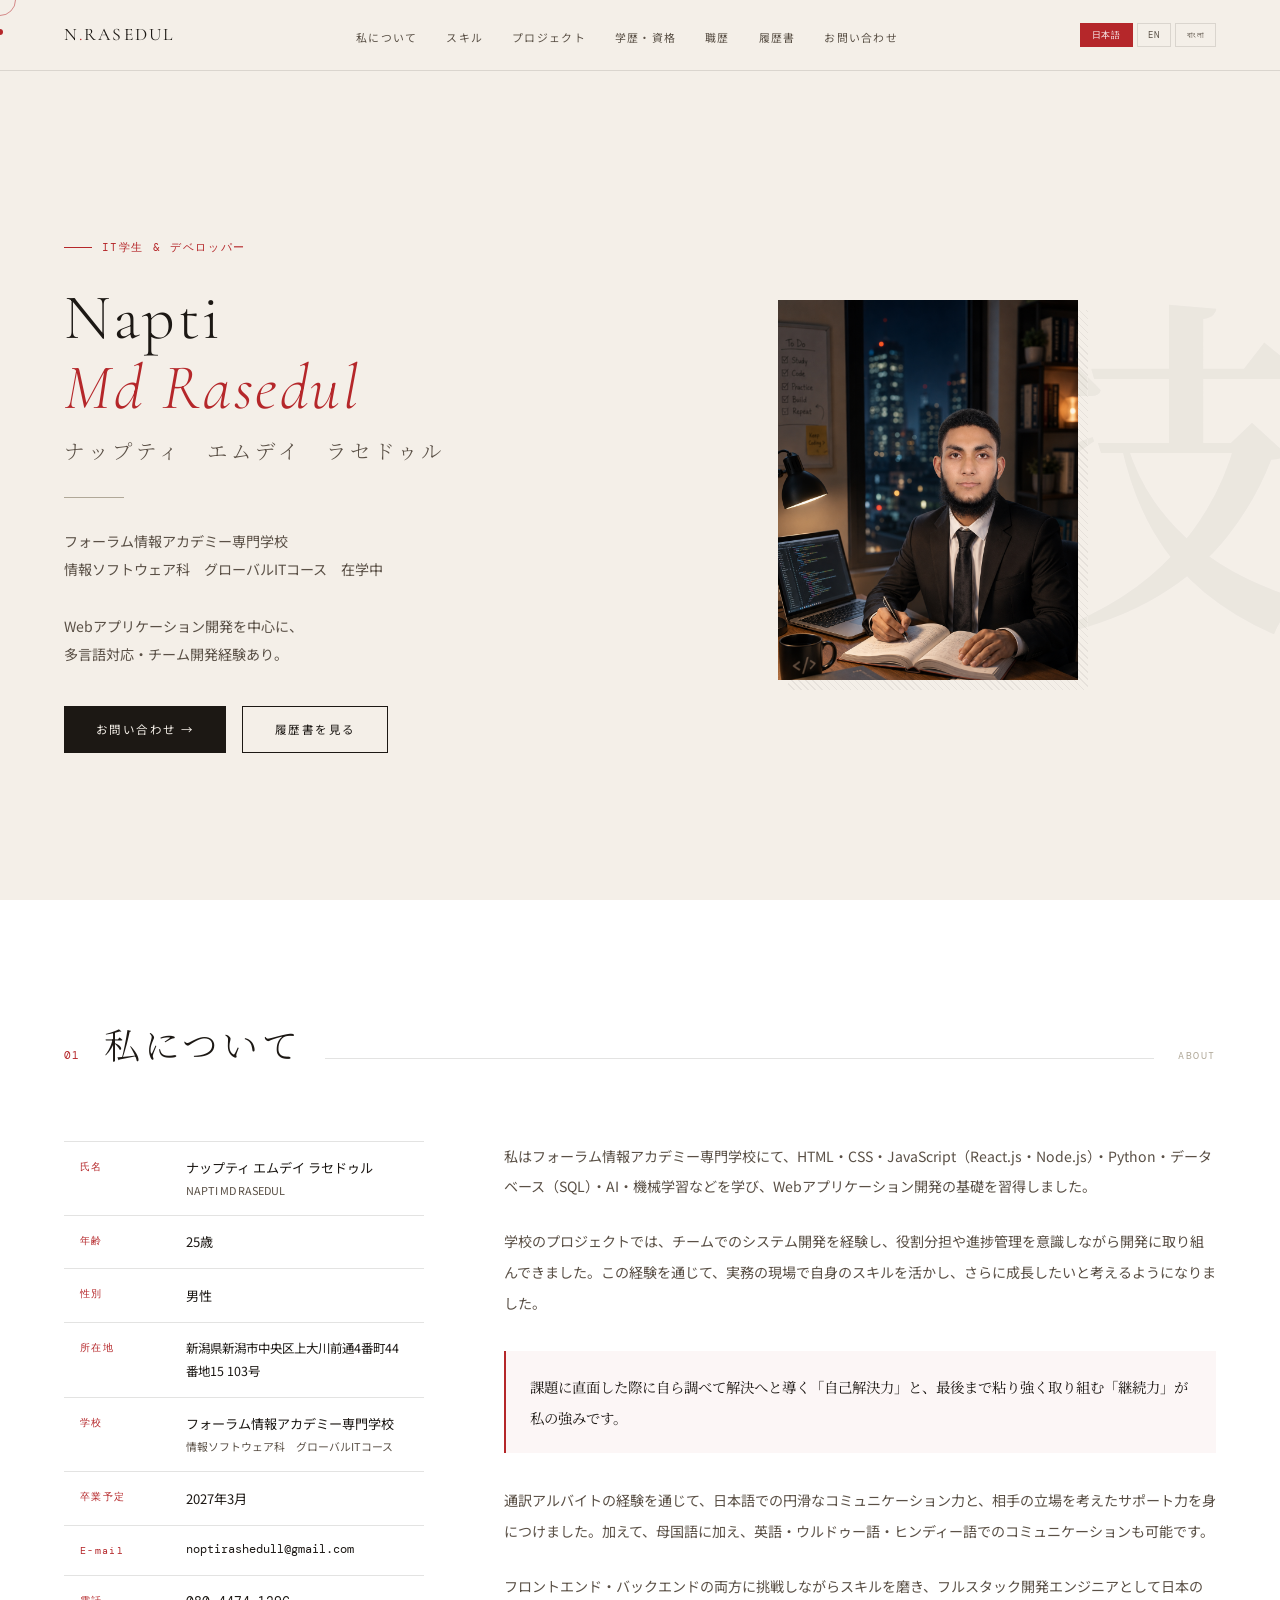
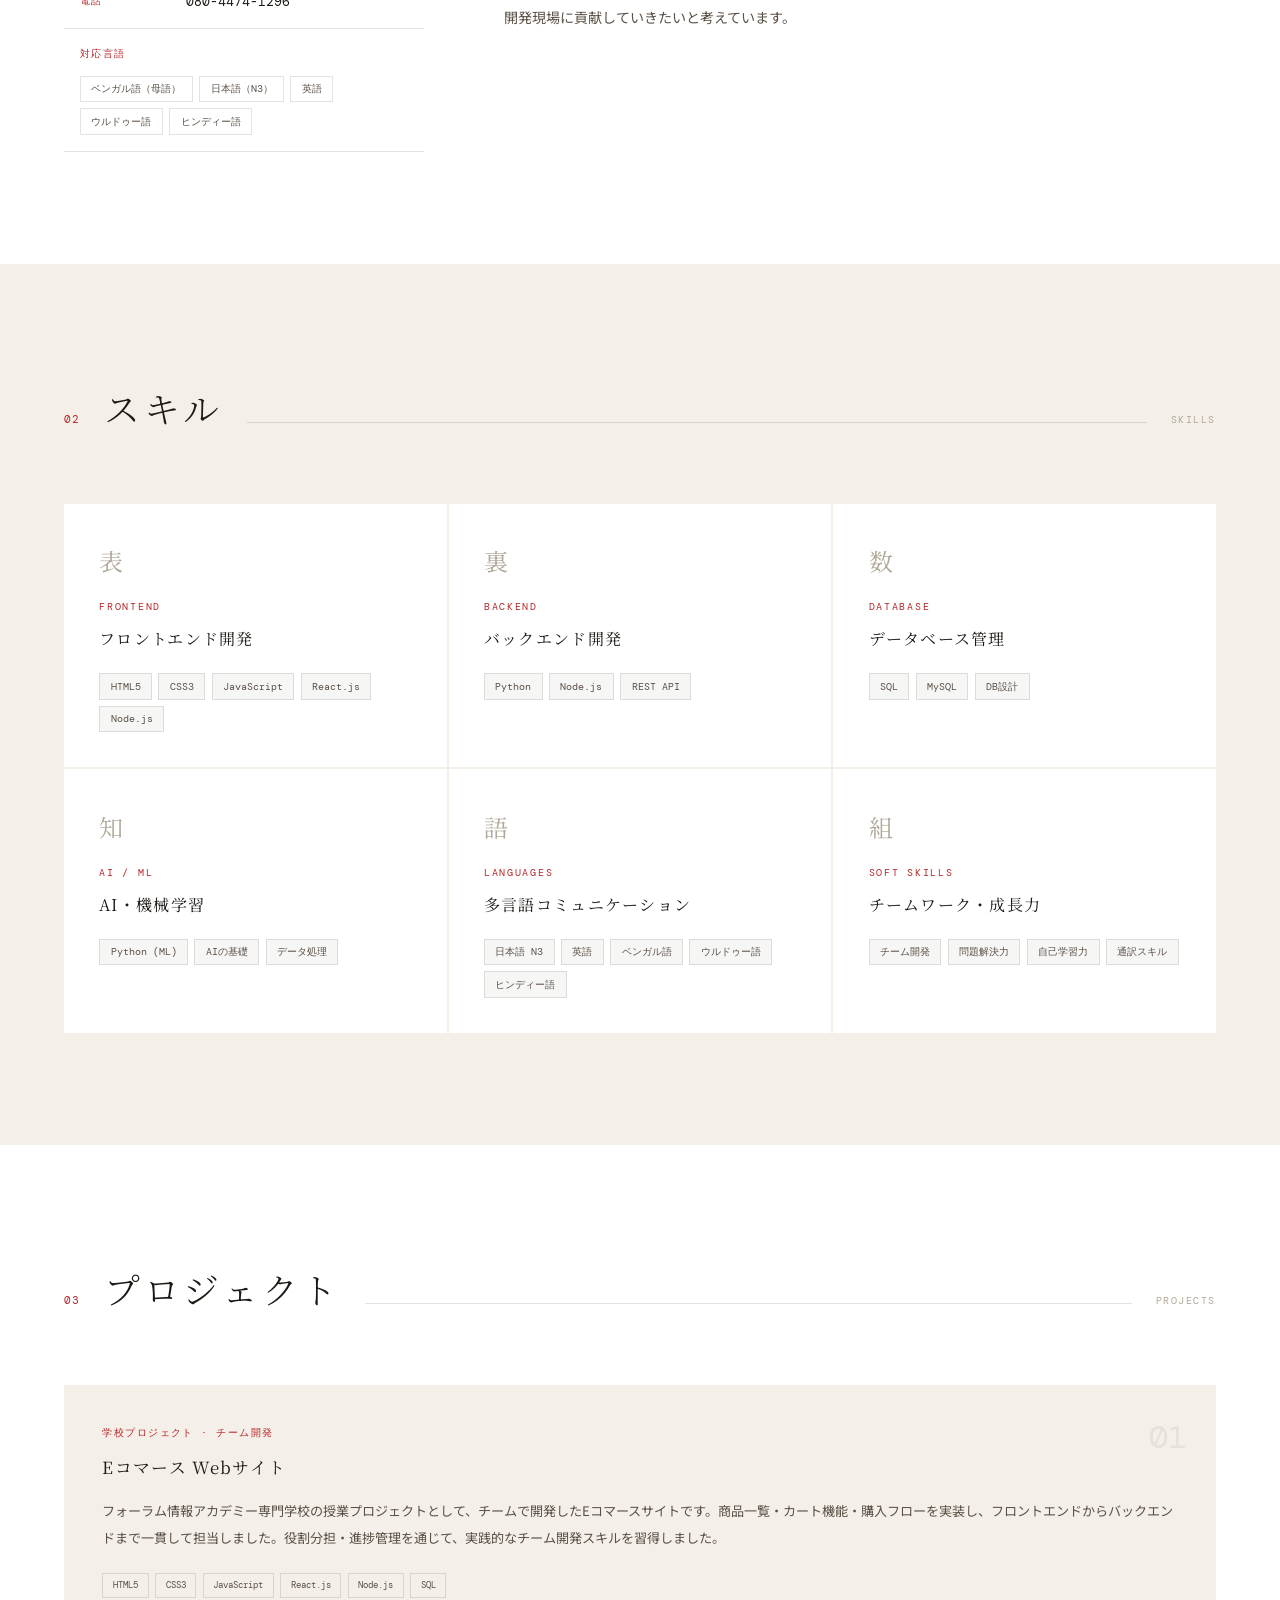
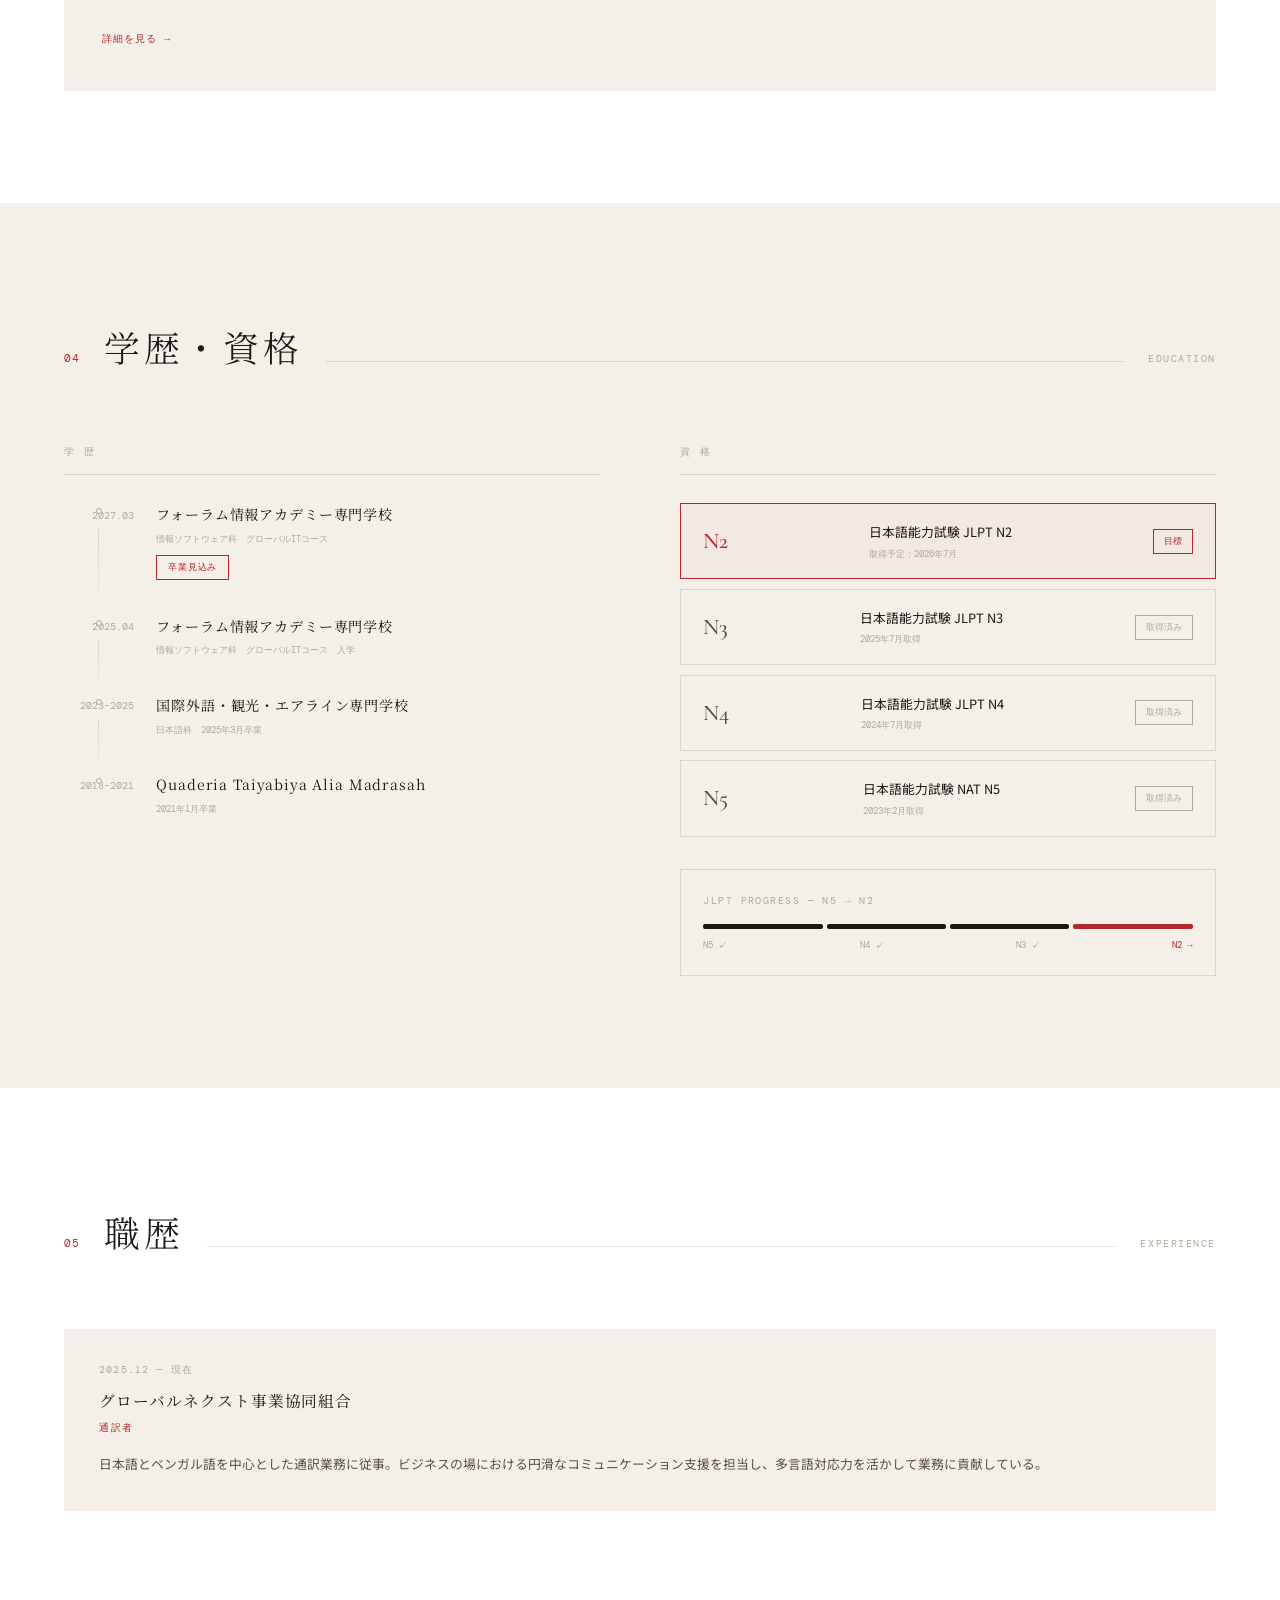
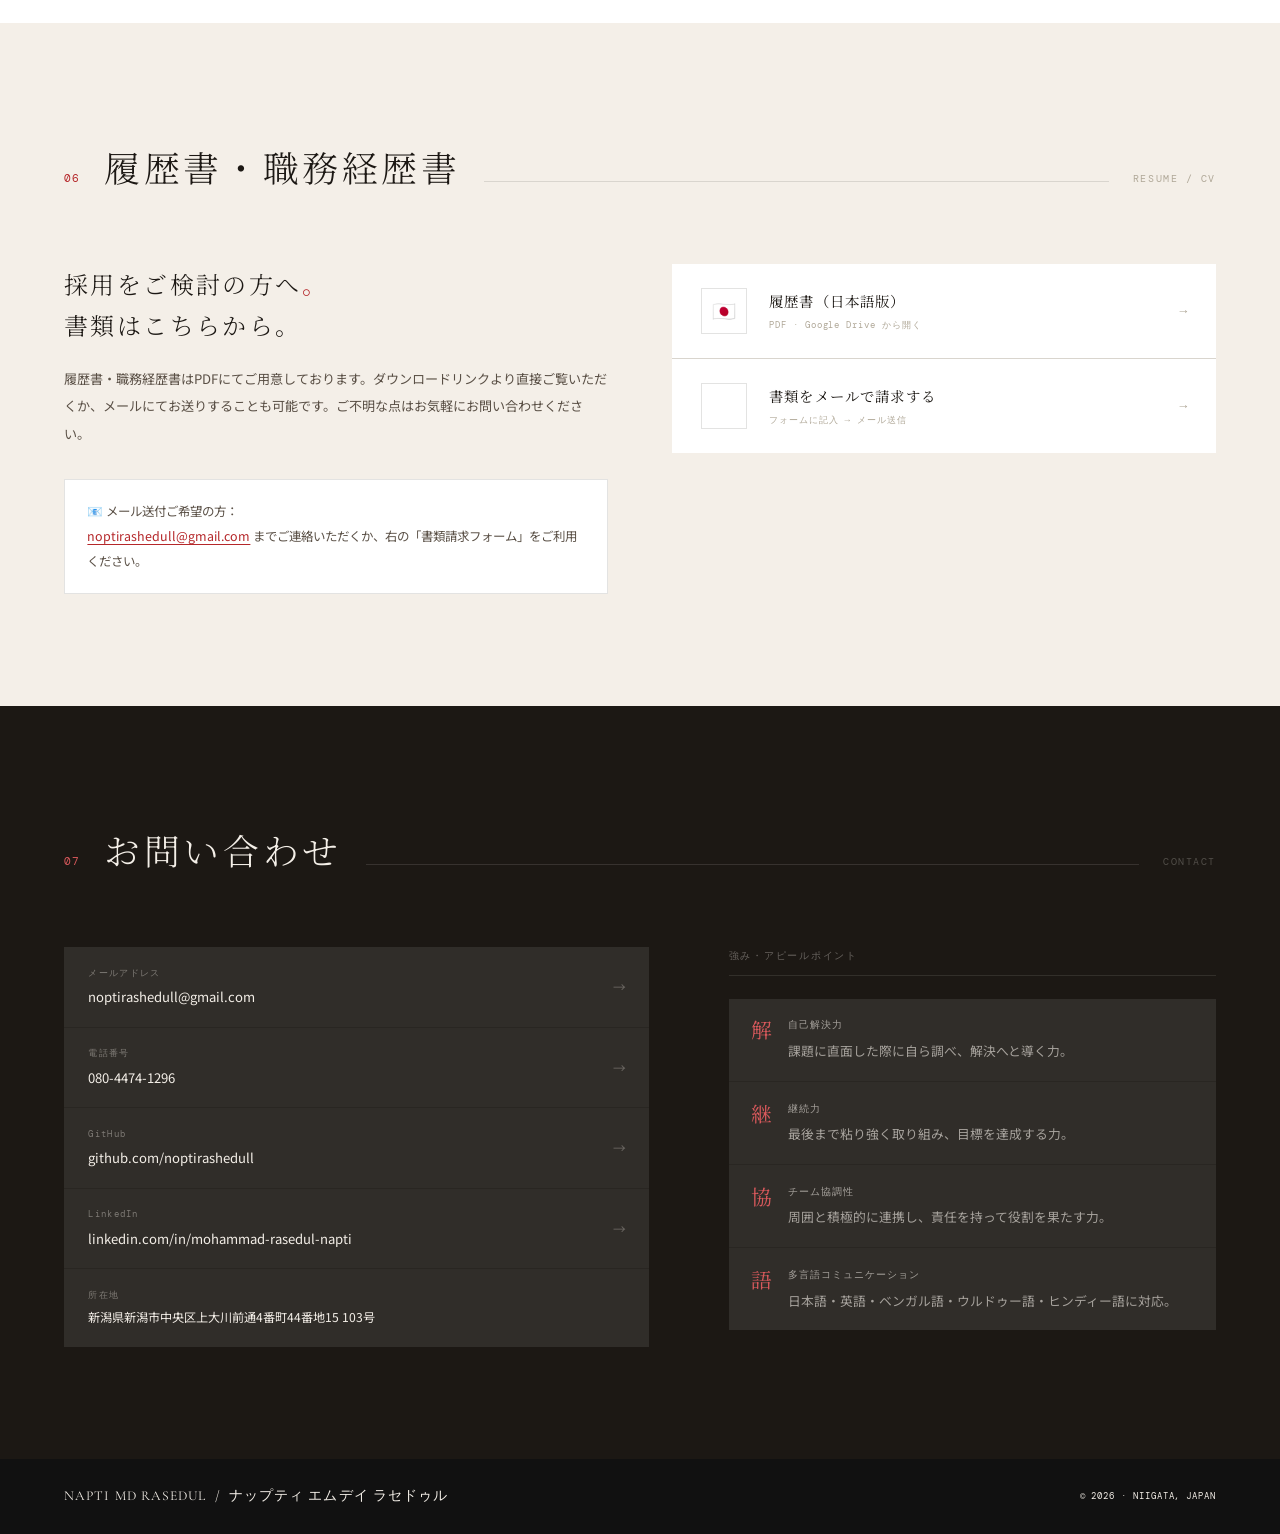
==== commit be8fb6af: "Update CV request section in index.html Removed email icon from the CV request section and adjusted " ====
--- a/index.html
+++ b/index.html
@@ -161,7 +161,7 @@
     <div class="reveal">
       <div class="sub-h" data-i18n="edu.sub2">資 格</div>
       <div class="cert-list">
-        <div class="cert-card now"><div class="cert-lv red">N2</div><div><div class="cert-name">日本語能力試験 JLPT N2</div><div class="cert-yr" data-i18n="cert.n2yr">取得予定：2026年7月</div></div><span class="cert-badge plan" data-i18n="cert.plan">目標</span></div>
+        <div class="cert-card now"><div class="cert-lv red">N2</div><div><div class="cert-name">日本語能力試験 JLPT N2</div><div class="cert-yr" data-i18n="cert.n2yr">取得予定：2026年12月</div></div><span class="cert-badge plan" data-i18n="cert.plan">目標</span></div>
         <div class="cert-card"><div class="cert-lv">N3</div><div><div class="cert-name">日本語能力試験 JLPT N3</div><div class="cert-yr">2025年7月取得</div></div><span class="cert-badge done" data-i18n="cert.done">取得済み</span></div>
         <div class="cert-card"><div class="cert-lv">N4</div><div><div class="cert-name">日本語能力試験 JLPT N4</div><div class="cert-yr">2024年7月取得</div></div><span class="cert-badge done" data-i18n="cert.done2">取得済み</span></div>
         <div class="cert-card"><div class="cert-lv">N5</div><div><div class="cert-name">日本語能力試験 NAT N5</div><div class="cert-yr">2023年2月取得</div></div><span class="cert-badge done" data-i18n="cert.done3">取得済み</span></div>
@@ -203,17 +203,17 @@
     <div class="reveal">
       <p class="cv-intro" data-i18n="cv.heading">採用をご検討の方へ<span class="r">。</span><br>書類はこちらから。</p>
       <p class="cv-note" data-i18n="cv.note">履歴書・職務経歴書はPDFにてご用意しております。ダウンロードリンクより直接ご覧いただくか、メールにてお送りすることも可能です。ご不明な点はお気軽にお問い合わせください。</p>
-      <div class="cv-info" data-i18n="cv.info">📧 メール送付ご希望の方：<br><a href="mailto:noptirashedull@gmail.com">noptirashedull@gmail.com</a> までご連絡いただくか、右の「書類請求フォーム」をご利用ください。</div>
+      <div class="cv-info" data-i18n="cv.info"> メール送付ご希望の方：<br><a href="mailto:noptirashedull@gmail.com">noptirashedull@gmail.com</a> までご連絡いただくか、右の「書類請求フォーム」をご利用ください。</div>
     </div>
     <div class="reveal">
       <div class="cv-cards">
-        <a href="https://drive.google.com/file/d/1z79UbunknXRVs3t4gjBlJLZww63NO5Ey/view?usp=drive_link" target="_blank" class="cv-card">
+        <a href="https://drive.google.com/file/d/15gBmQDQr8BgwtYnkCyG4BvmjWAUuGd-A/view?usp=drive_link" target="_blank" class="cv-card">
           <div class="cv-icon">🇯🇵</div>
           <div><div class="cv-t" data-i18n="cv.jp">履歴書（日本語版）</div><div class="cv-s">PDF · Google Drive から開く</div></div>
           <div class="cv-arr">→</div>
         </a>
         <div class="cv-card" id="reqBtn">
-          <div class="cv-icon">📨</div>
+          <div class="cv-icon"></div>
           <div><div class="cv-t" data-i18n="cv.req">書類をメールで請求する</div><div class="cv-s" data-i18n="cv.reqsub">フォームに記入 → メール送信</div></div>
           <div class="cv-arr">→</div>
         </div>
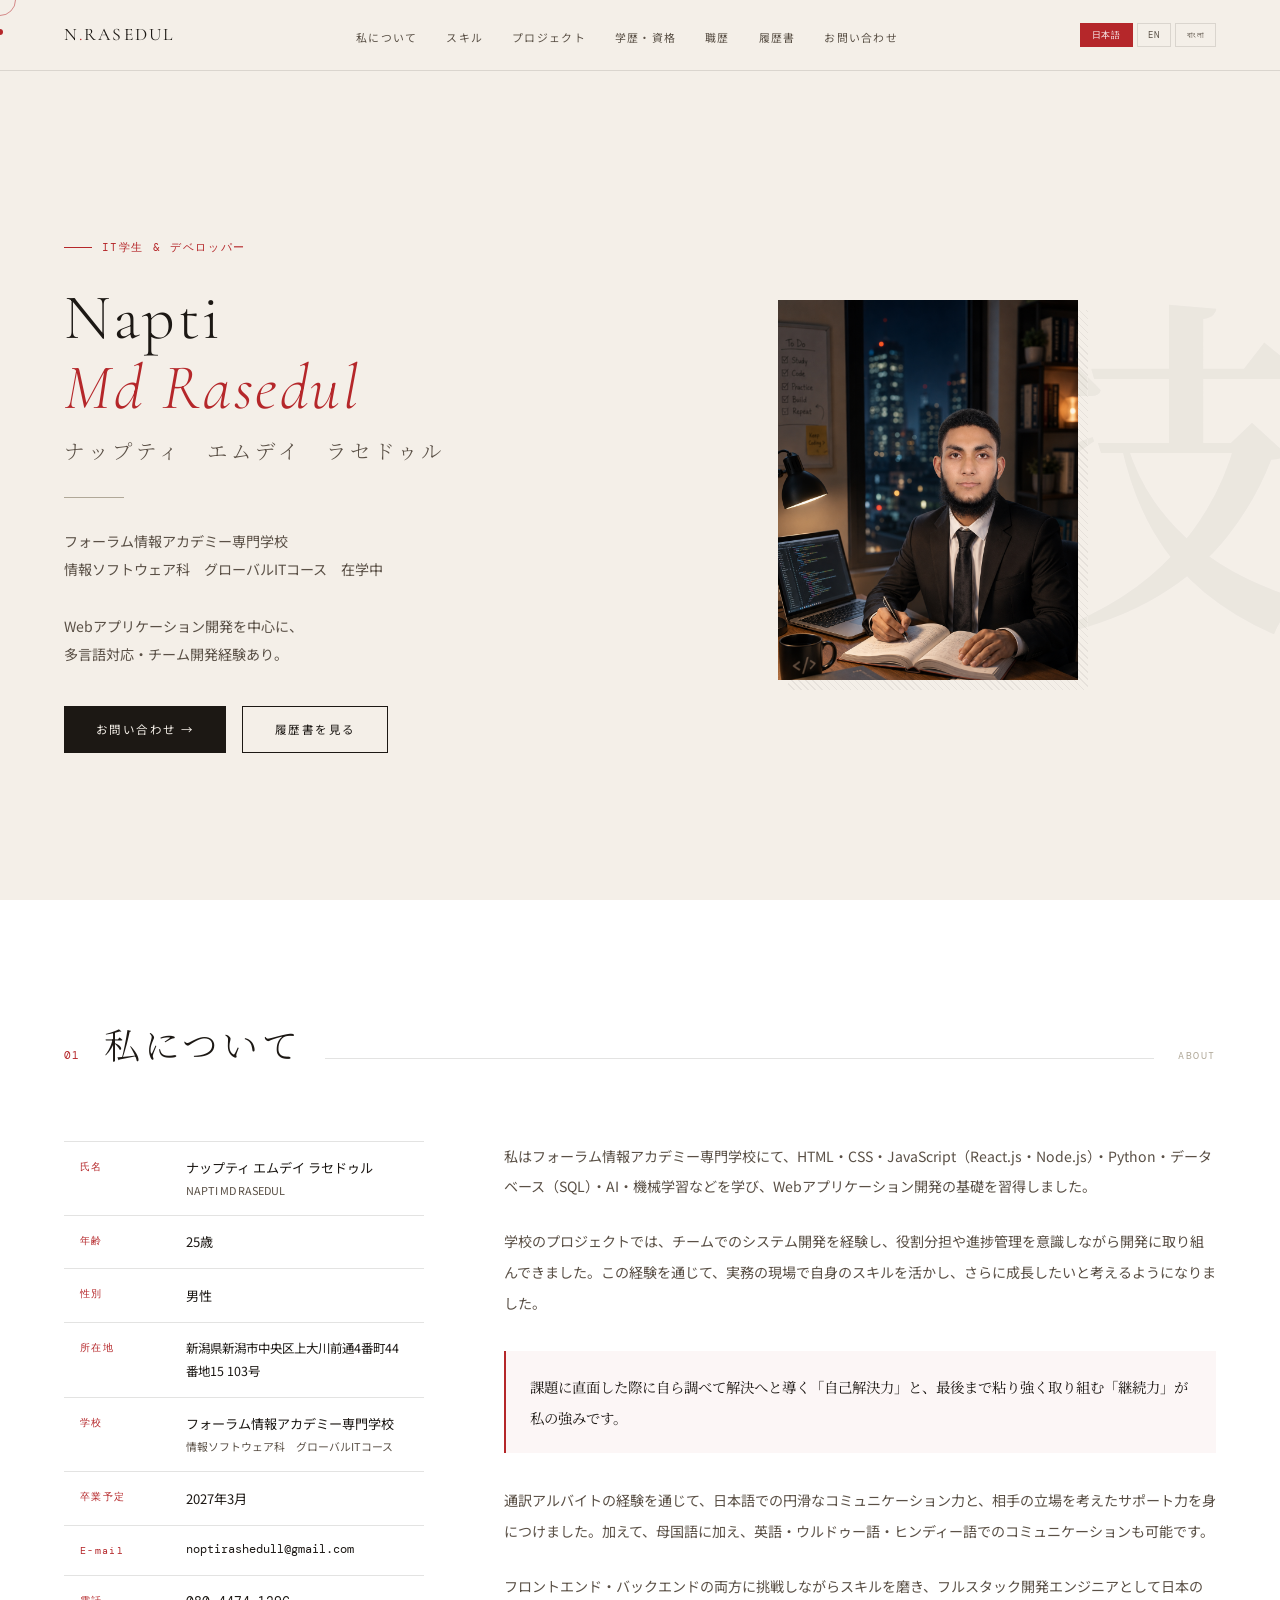
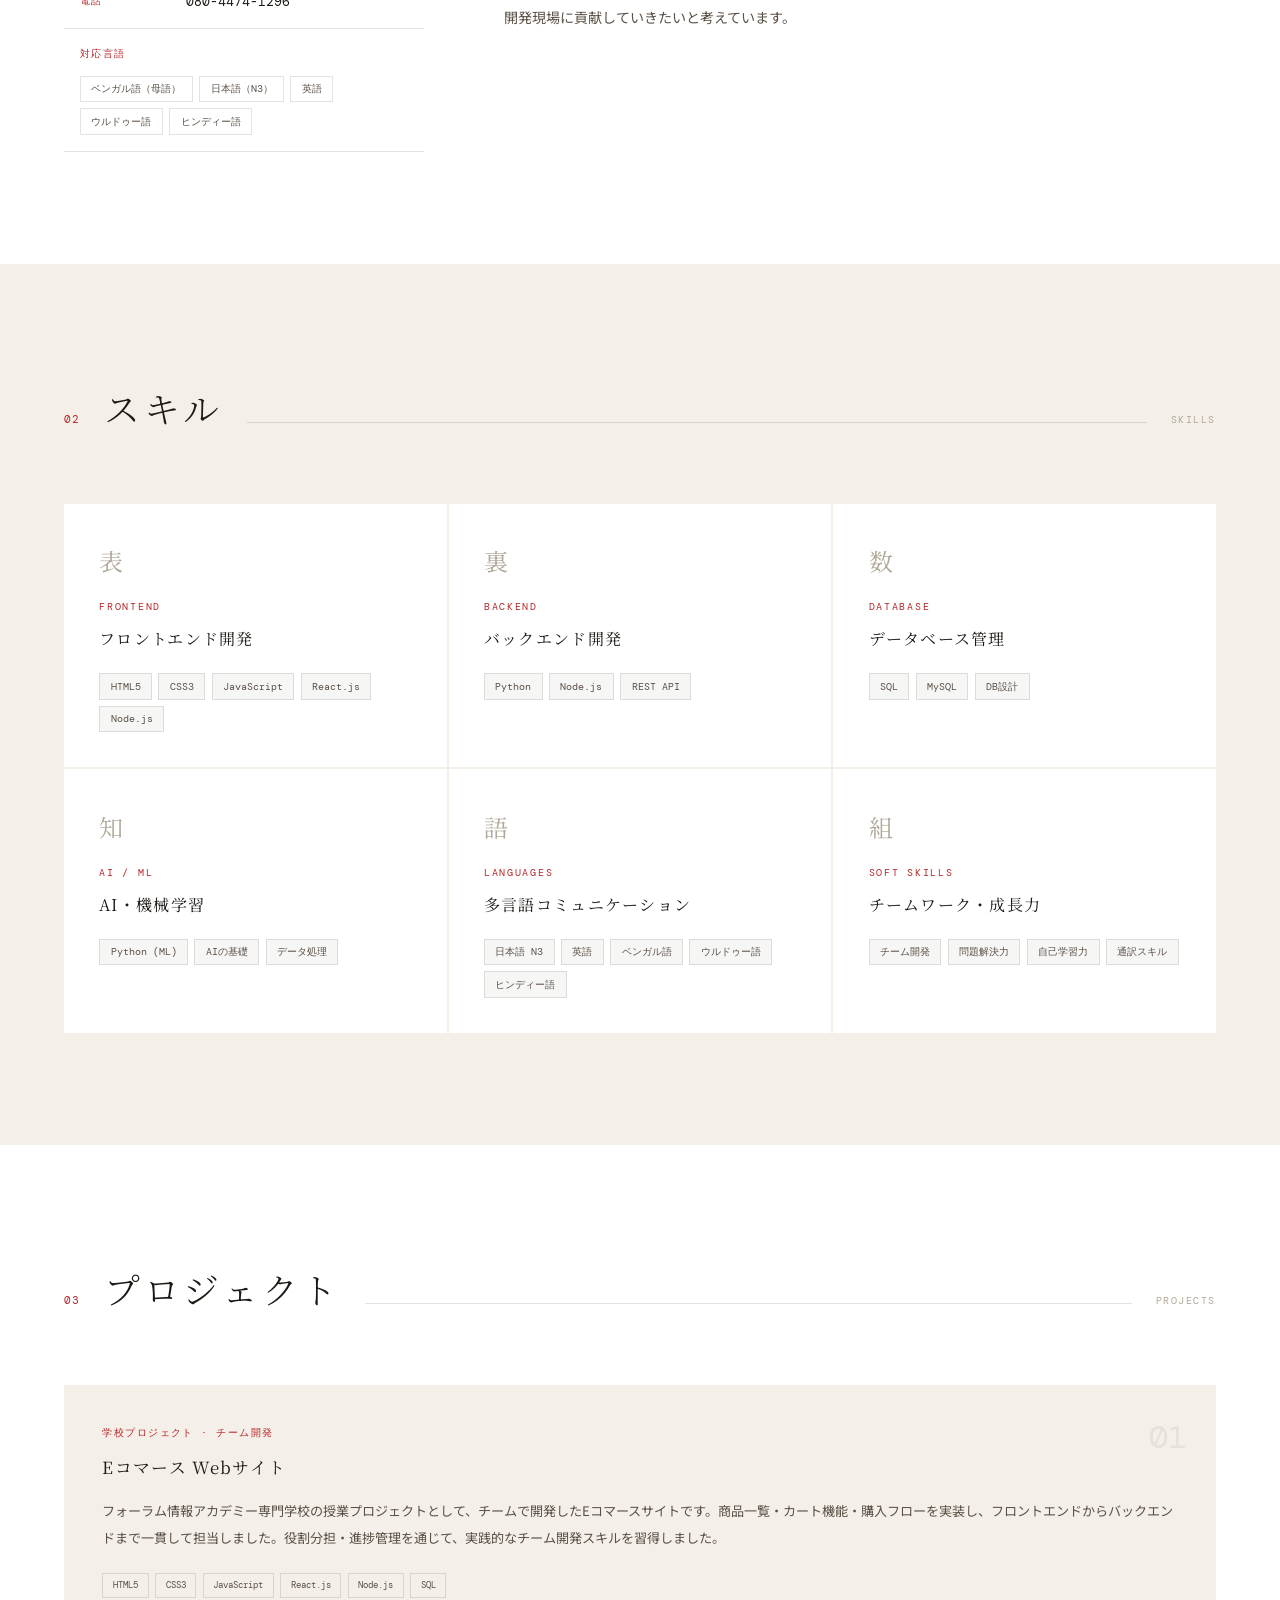
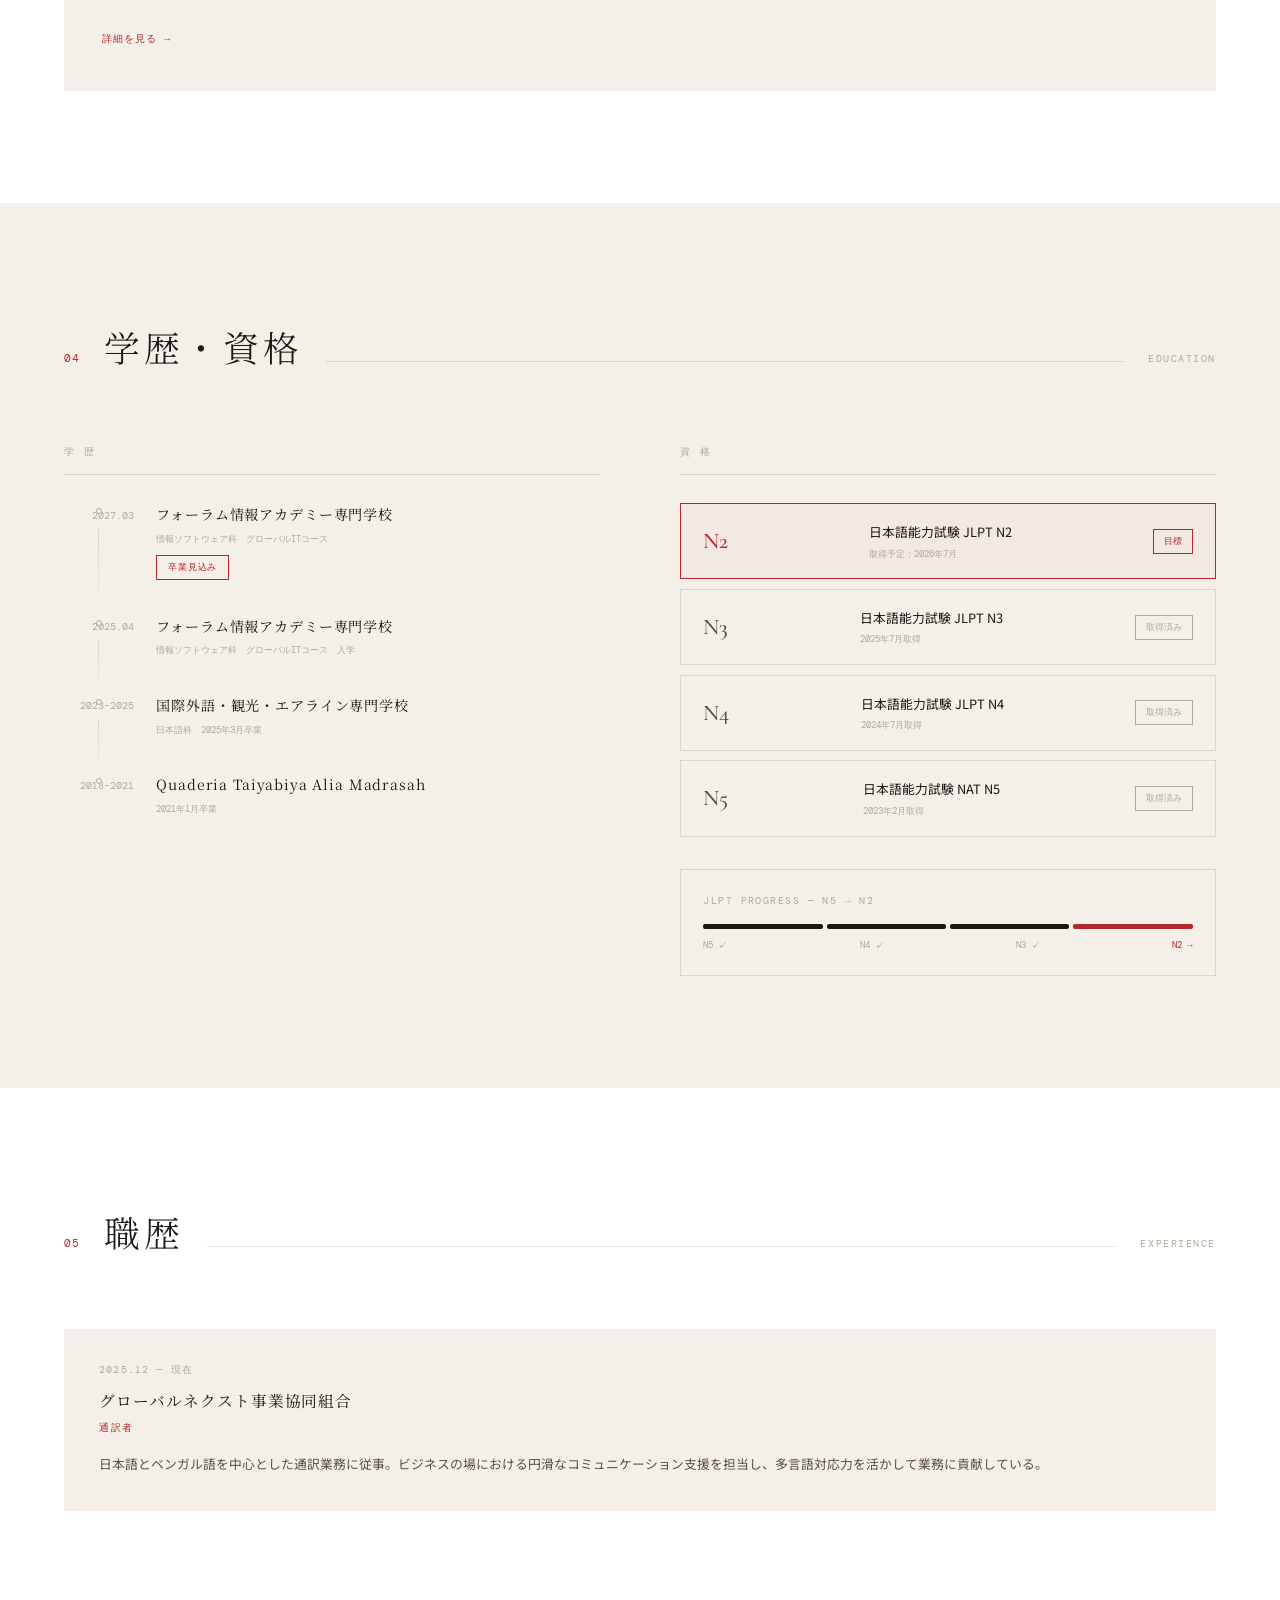
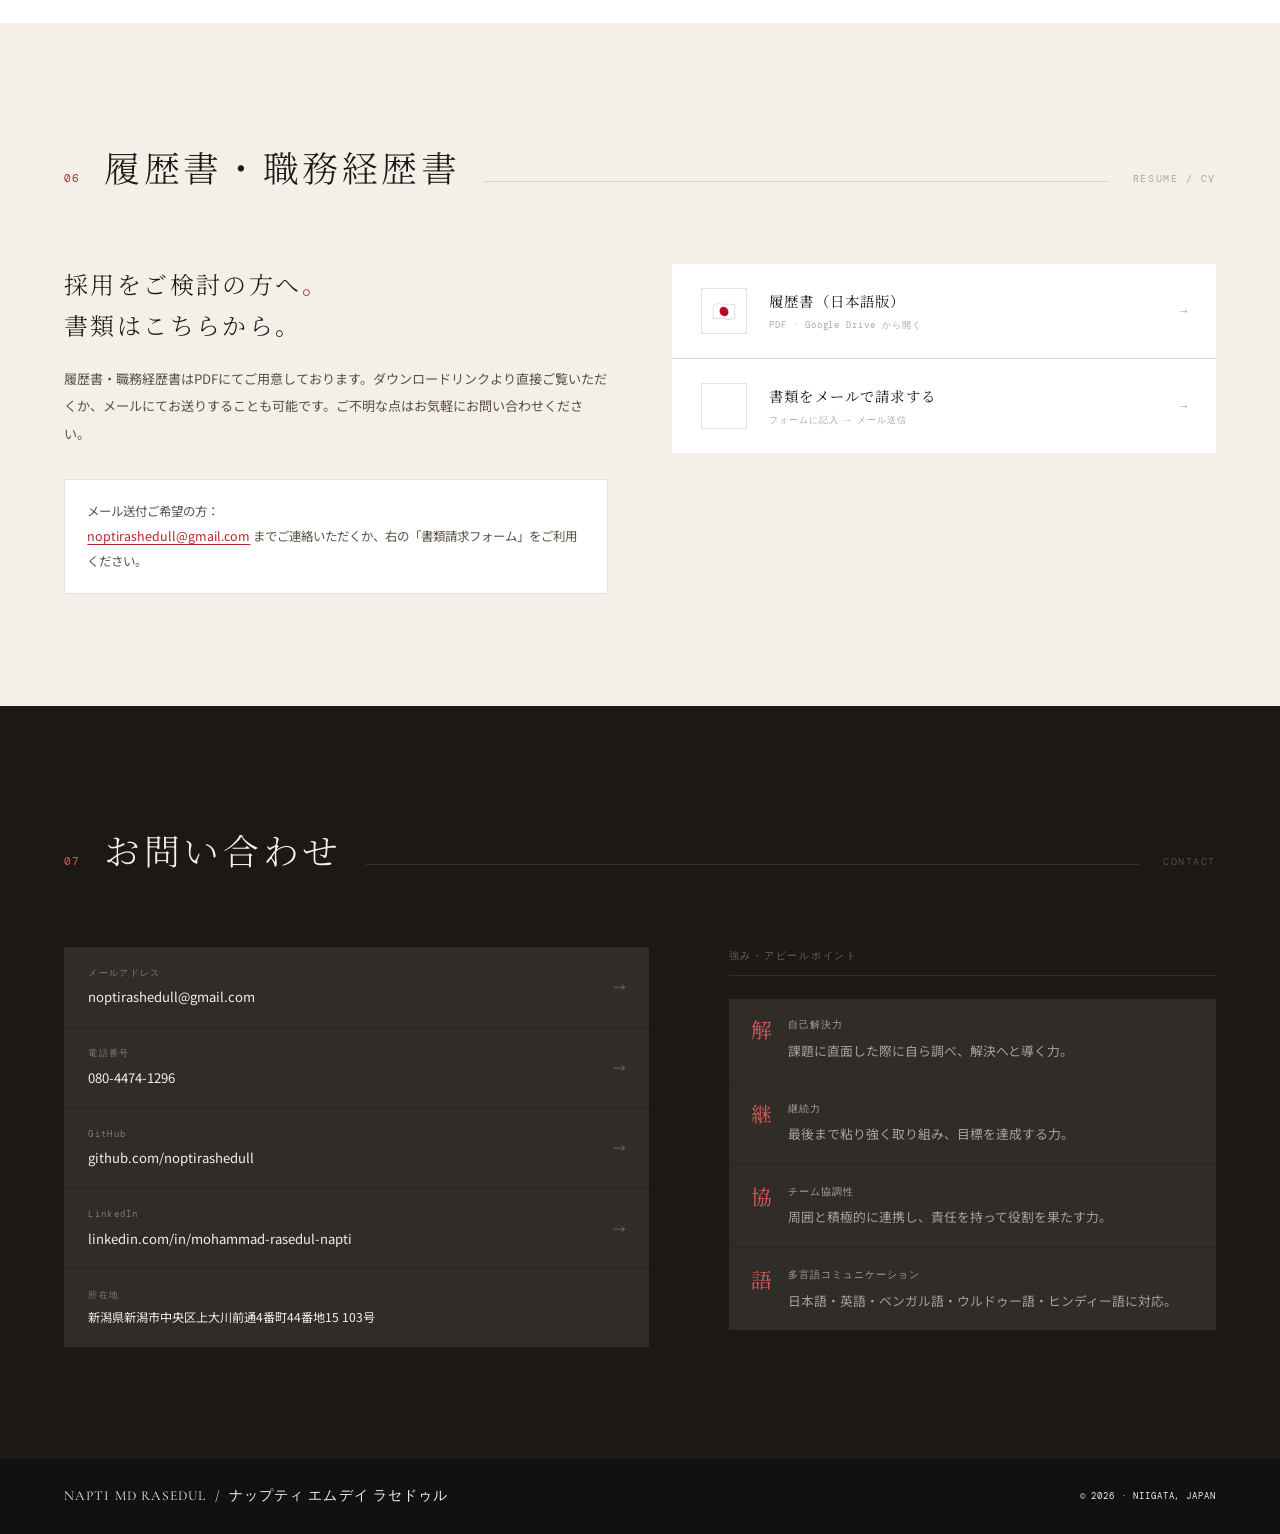
==== commit 3695a953: "Change JLPT N2 expected date to June 2026 Updated the expected date for JLPT N2 certification." ====
--- a/index.html
+++ b/index.html
@@ -161,7 +161,7 @@
     <div class="reveal">
       <div class="sub-h" data-i18n="edu.sub2">資 格</div>
       <div class="cert-list">
-        <div class="cert-card now"><div class="cert-lv red">N2</div><div><div class="cert-name">日本語能力試験 JLPT N2</div><div class="cert-yr" data-i18n="cert.n2yr">取得予定：2026年12月</div></div><span class="cert-badge plan" data-i18n="cert.plan">目標</span></div>
+        <div class="cert-card now"><div class="cert-lv red">N2</div><div><div class="cert-name">日本語能力試験 JLPT N2</div><div class="cert-yr" data-i18n="cert.n2yr">取得予定：2026年6月</div></div><span class="cert-badge plan" data-i18n="cert.plan">目標</span></div>
         <div class="cert-card"><div class="cert-lv">N3</div><div><div class="cert-name">日本語能力試験 JLPT N3</div><div class="cert-yr">2025年7月取得</div></div><span class="cert-badge done" data-i18n="cert.done">取得済み</span></div>
         <div class="cert-card"><div class="cert-lv">N4</div><div><div class="cert-name">日本語能力試験 JLPT N4</div><div class="cert-yr">2024年7月取得</div></div><span class="cert-badge done" data-i18n="cert.done2">取得済み</span></div>
         <div class="cert-card"><div class="cert-lv">N5</div><div><div class="cert-name">日本語能力試験 NAT N5</div><div class="cert-yr">2023年2月取得</div></div><span class="cert-badge done" data-i18n="cert.done3">取得済み</span></div>
